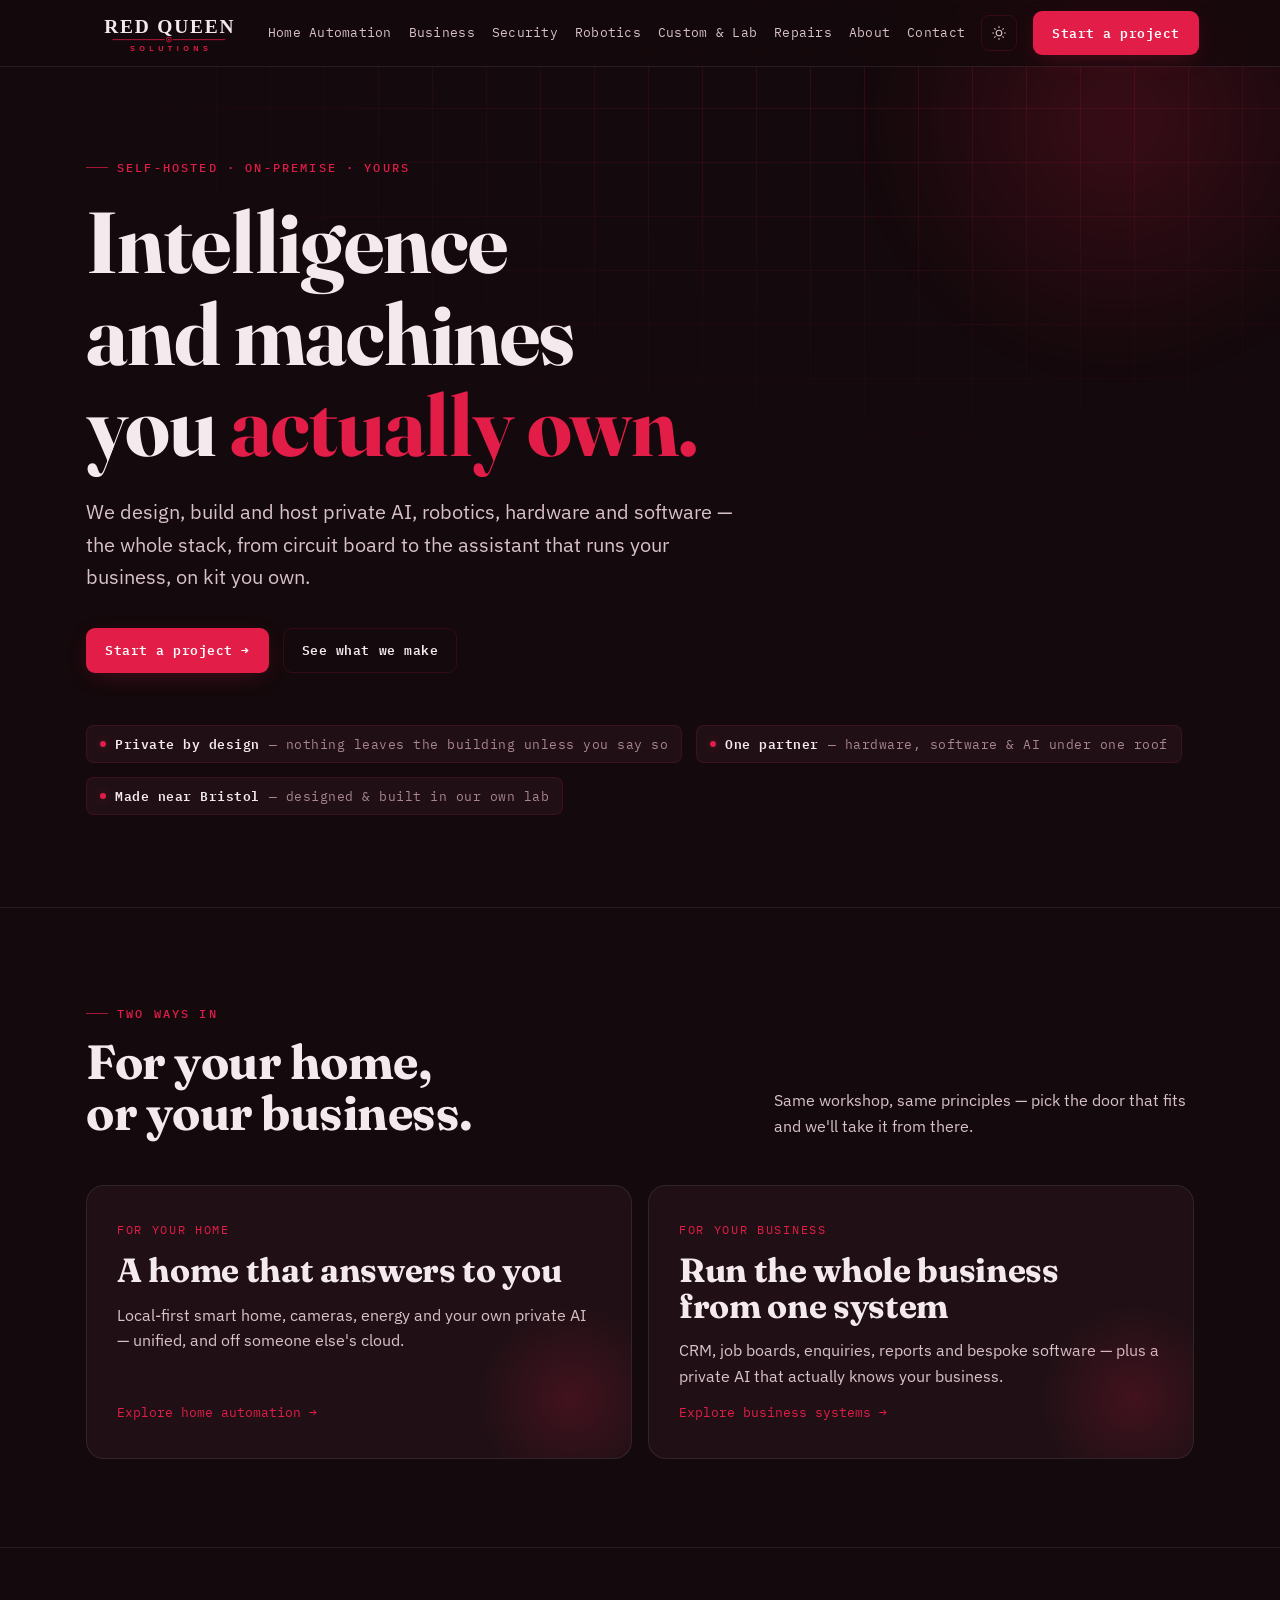
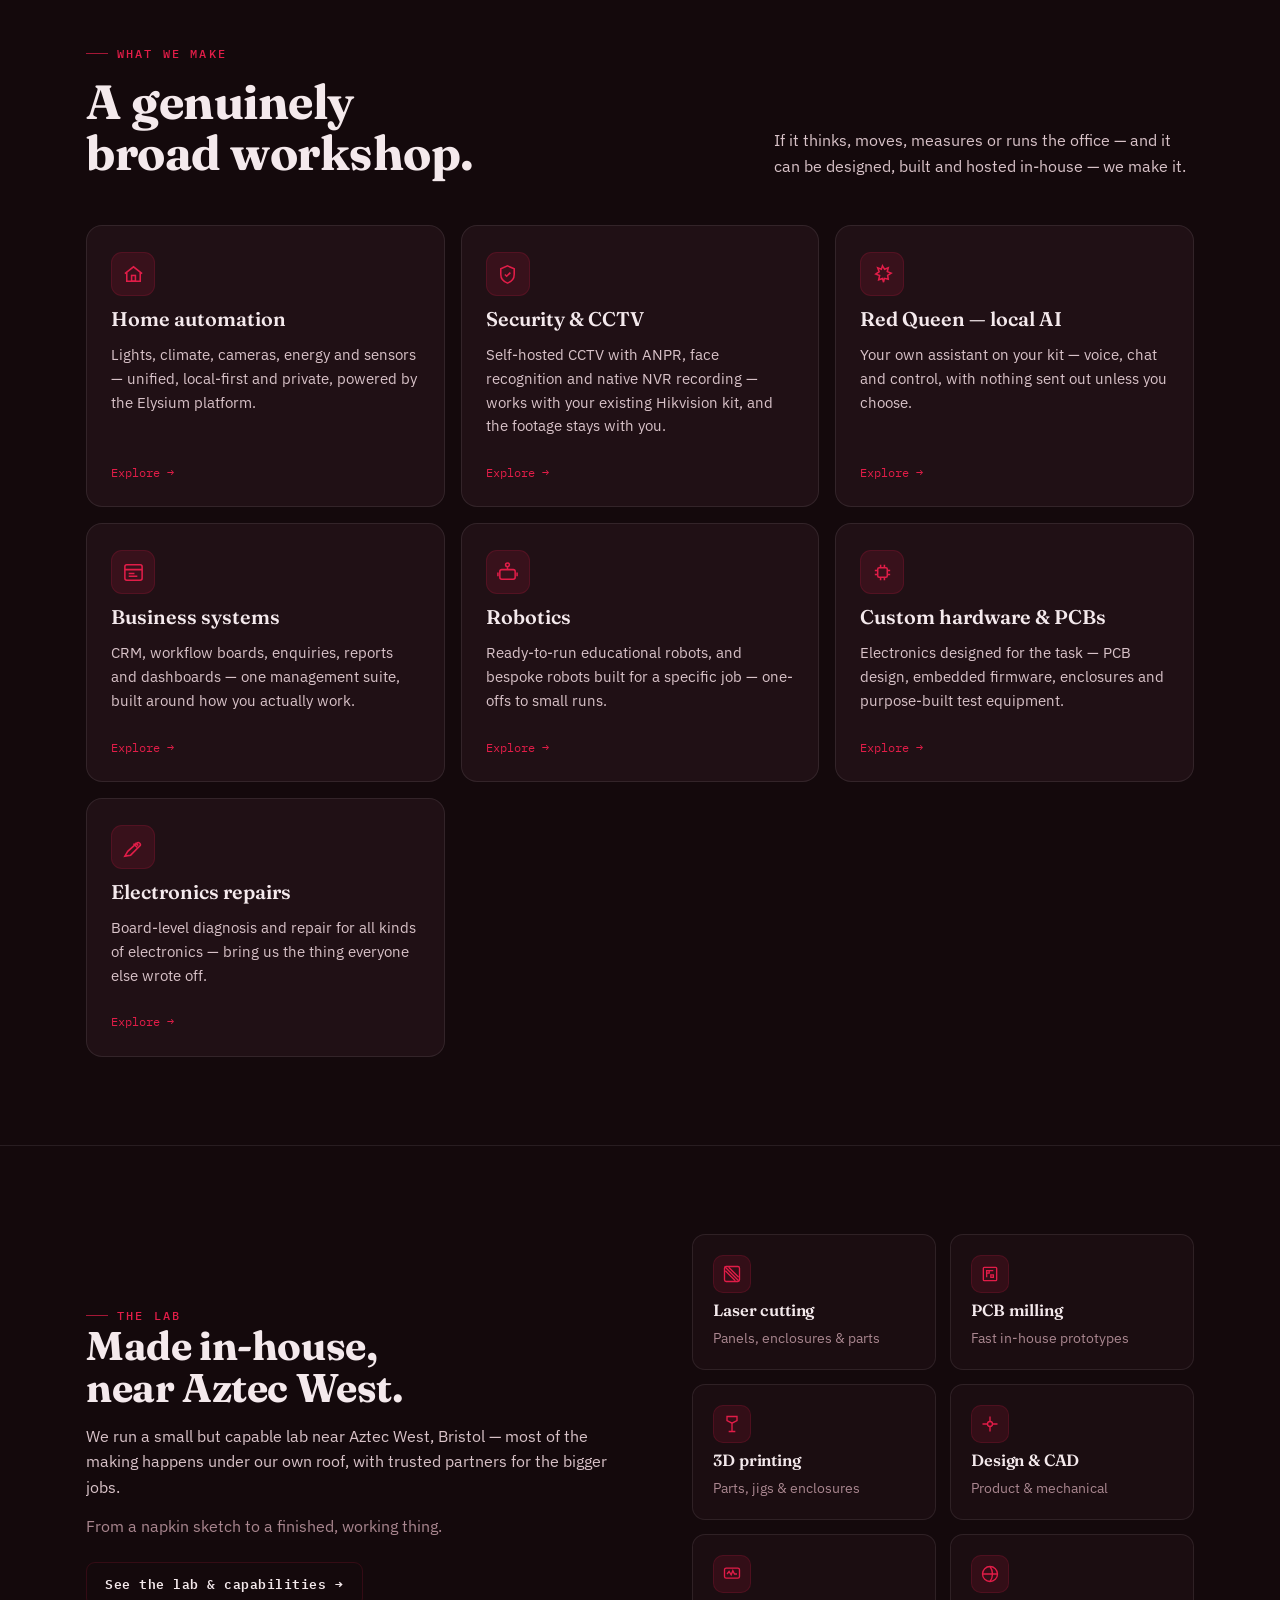
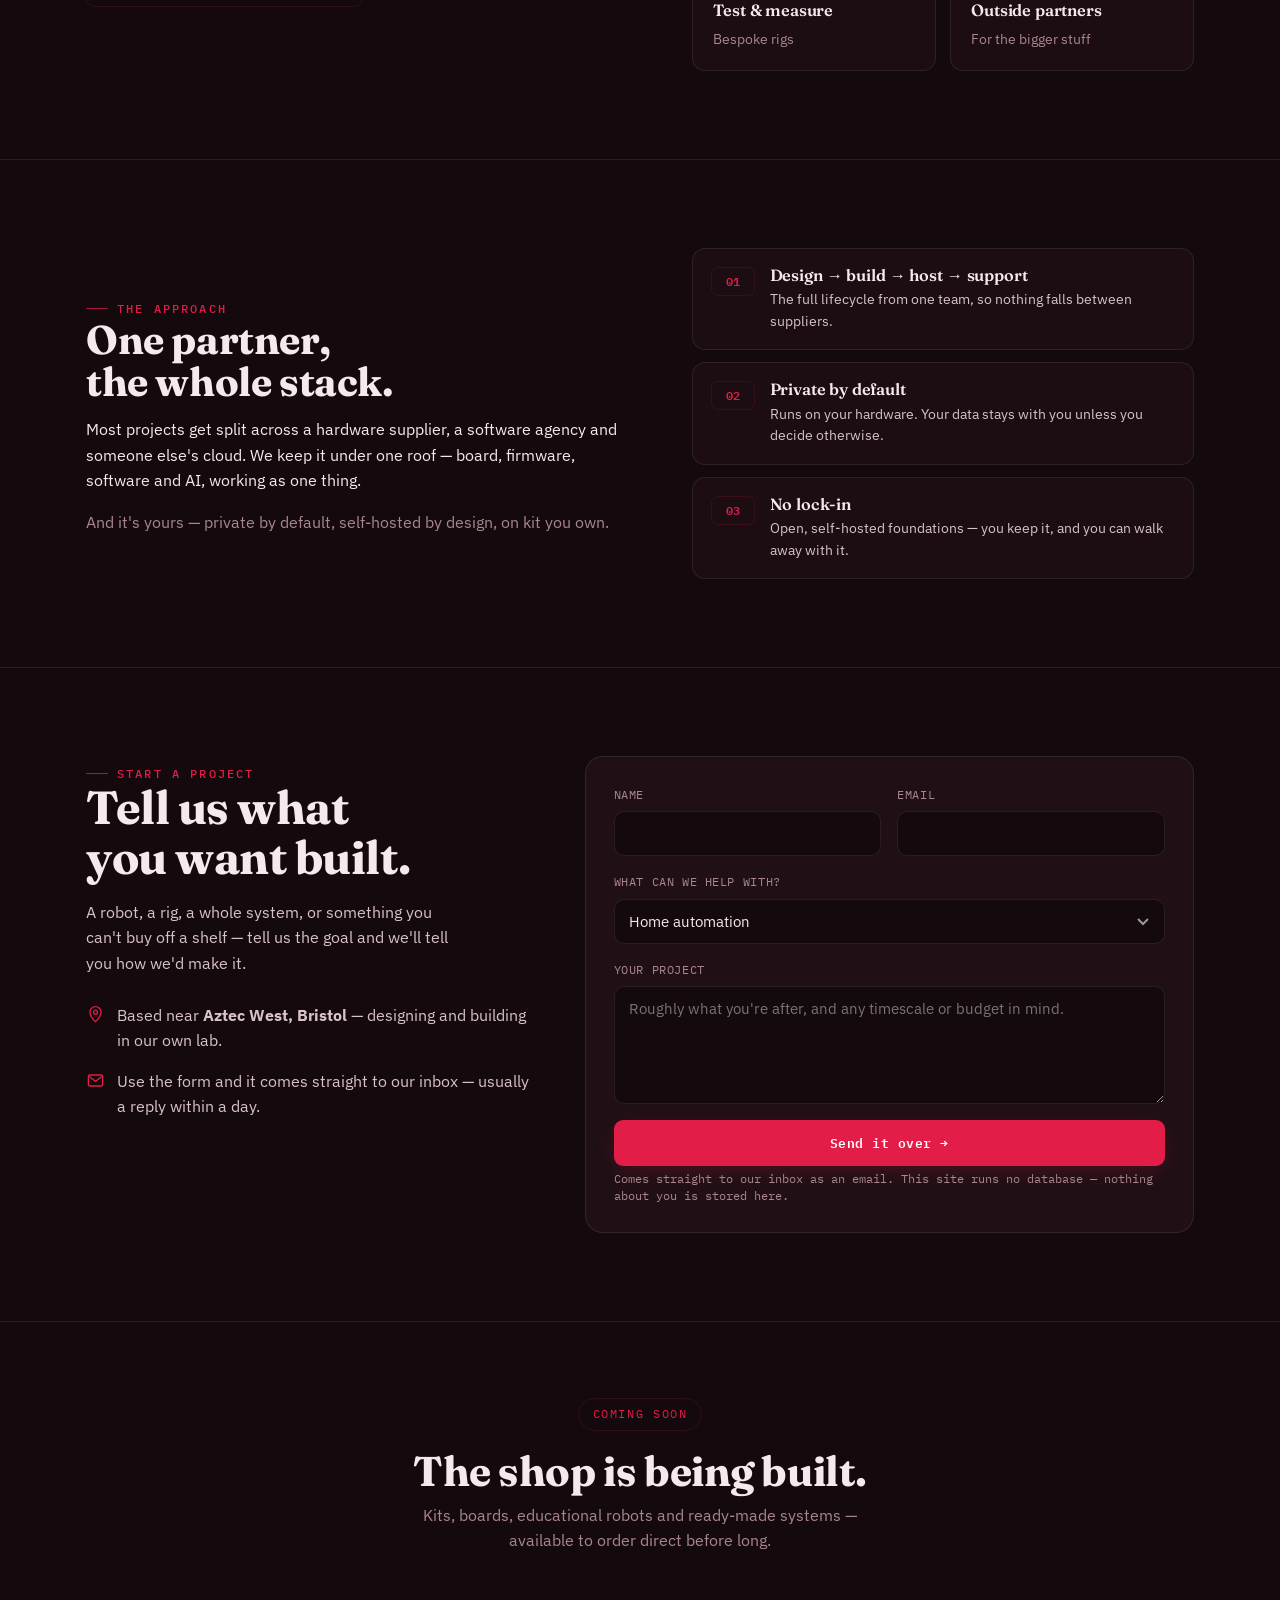
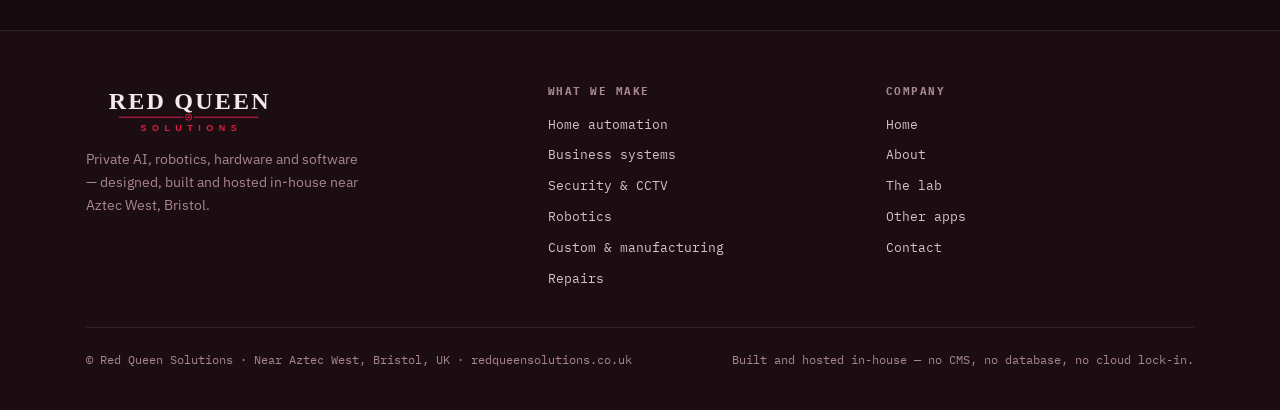
==== index.html @ e2281dbb "Red Queen Solutions website Co-Authored-By: Claude Opus 4.8 <noreply@anthropic.com>" ====
<!doctype html>
<html lang="en-GB">
<head>
<meta charset="utf-8">
<meta name="viewport" content="width=device-width,initial-scale=1">
<title>Red Queen Solutions | Electronics Engineering, Robotics &amp; AI · Bristol</title>
<meta name="description" content="Bristol engineering company designing and building bespoke electronics, PCBs, robotics, private AI and self-hosted server software — designed, built and hosted in-house near Aztec West, Bristol.">
<meta property="og:type" content="website">
<meta property="og:site_name" content="Red Queen Solutions">
<meta property="og:title" content="Red Queen Solutions — Electronics Engineering, Robotics &amp; AI, Bristol">
<meta property="og:description" content="Bristol engineering company designing and building bespoke electronics, PCBs, robotics, private AI and self-hosted server software — designed, built and hosted in-house near Aztec West, Bristol.">
<meta property="og:url" content="https://redqueensolutions.co.uk/">
<meta property="og:image" content="https://redqueensolutions.co.uk/assets/RedQueenSolutions_colour.png">
<meta name="twitter:card" content="summary_large_image">
<link rel="icon" href="assets/favicon.svg">
<link rel="apple-touch-icon" href="assets/RedQueenSolutions_colour.png">
<meta name="theme-color" content="#e11d48">
<meta property="og:locale" content="en_GB">
<meta name="robots" content="index,follow,max-image-preview:large,max-snippet:-1">
<link rel="canonical" href="https://redqueensolutions.co.uk/">
<link rel="preconnect" href="https://fonts.googleapis.com">
<link rel="preconnect" href="https://fonts.gstatic.com" crossorigin>
<link rel="stylesheet" href="https://fonts.googleapis.com/css2?family=Fraunces:opsz,wght@9..144,500;9..144,600;9..144,700&family=IBM+Plex+Mono:wght@400;500;600&family=IBM+Plex+Sans:wght@400;500;600;700&display=swap">
<link rel="stylesheet" href="css/style.css?v=250922b">
<script type="application/ld+json">{"@context":"https://schema.org","@graph":[{"@type":"ProfessionalService","@id":"https://redqueensolutions.co.uk/#business","name":"Red Queen Solutions","url":"https://redqueensolutions.co.uk/","image":"https://redqueensolutions.co.uk/assets/RedQueenSolutions_colour.png","logo":"https://redqueensolutions.co.uk/assets/RedQueenSolutions_colour.png","description":"Bristol engineering company designing, building and hosting bespoke electronics, PCBs, robotics, private AI and self-hosted servers and software, near Aztec West, Bristol.","areaServed":["Aztec West","Bristol","South West England","United Kingdom"],"address":{"@type":"PostalAddress","addressLocality":"Bristol","addressRegion":"England","addressCountry":"GB"},"knowsAbout":["Electronics engineering","Bespoke electronics design","PCB design","Embedded firmware","Robotics","Home automation","CCTV and security systems","Private AI","Self-hosted servers","Custom business software","Electronics repair"],"slogan":"Intelligence and machines you actually own."},{"@type":"WebSite","@id":"https://redqueensolutions.co.uk/#website","url":"https://redqueensolutions.co.uk/","name":"Red Queen Solutions","inLanguage":"en-GB","publisher":{"@id":"https://redqueensolutions.co.uk/#business"}}]}</script>
<script>(function(){try{var r=document.documentElement;r.setAttribute('data-accent','crimson');r.setAttribute('data-mode',localStorage.getItem('rq-mode')||'dark');}catch(e){}})();</script>
</head>
<body>

<header class="nav" id="nav">
  <div class="wrap row">
    <a class="brand" href="index.html" aria-label="Red Queen Solutions — home">
      <svg class="logo" viewBox="0 0 1500 380" role="img" aria-label="Red Queen Solutions">
        <text class="rq" x="758" y="188" text-anchor="middle" font-family="Georgia,'Times New Roman',serif" font-weight="bold" font-size="176" letter-spacing="16">RED QUEEN</text>
        <line class="acc-stroke" x1="240" y1="250" x2="712" y2="250" stroke-width="7"/>
        <line class="acc-stroke" x1="788" y1="250" x2="1260" y2="250" stroke-width="7"/>
        <circle class="acc-stroke" cx="750" cy="250" r="22" stroke-width="7"/>
        <circle class="acc-fill" cx="750" cy="250" r="8"/>
        <text class="acc-fill" x="770" y="352" text-anchor="middle" font-family="Arial,Helvetica,sans-serif" font-weight="bold" font-size="66" letter-spacing="40">SOLUTIONS</text>
      </svg>
    </a>
    <button class="nav-burger" id="burger" type="button" aria-label="Menu" aria-expanded="false"><svg viewBox="0 0 24 24" fill="none" stroke="currentColor" stroke-width="2"><path d="M4 7h16M4 12h16M4 17h16"/></svg></button>
    <nav id="menu">
      <a href="home-automation.html">Home&nbsp;Automation</a>
      <a href="business.html">Business</a>
      <a href="security.html">Security</a>
      <a href="robotics.html">Robotics</a>
      <a href="make.html">Custom&nbsp;&amp;&nbsp;Lab</a>
      <a href="repairs.html">Repairs</a>
      <a href="about.html">About</a>
      <a href="contact.html">Contact</a>
    </nav>
    <div class="theme-ctl">
      <button class="tbtn icon" id="modeBtn" type="button" title="Light / dark" aria-label="Toggle light or dark"></button>
    </div>
    <a class="btn btn-primary" href="contact.html">Start a project</a>
  </div>
</header>

<!-- HERO -->
<section class="hero" id="top">
  <div class="hero-grid"></div>
  <div class="hero-orb"></div>
  <div class="wrap">
    <span class="eyebrow">Self-hosted · On-premise · Yours</span>
    <h1>Intelligence and machines you&nbsp;<em>actually own.</em></h1>
    <p class="hero-sub">We design, build and host private AI, robotics, hardware and software — the whole stack, from circuit board to the assistant that runs your business, on kit you own.</p>
    <div class="hero-cta">
      <a class="btn btn-primary" href="contact.html">Start a project →</a>
      <a class="btn btn-ghost" href="#make">See what we make</a>
    </div>
    <div class="spec-strip">
      <span class="spec"><i></i><b>Private by design</b> — nothing leaves the building unless you say so</span>
      <span class="spec"><i></i><b>One partner</b> — hardware, software &amp; AI under one roof</span>
      <span class="spec"><i></i><b>Made near Bristol</b> — designed &amp; built in our own lab</span>
    </div>
  </div>
</section>

<!-- SPLIT: home vs business -->
<section class="band" id="split">
  <div class="wrap">
    <div class="band-head">
      <div><span class="eyebrow">Two ways in</span><h2>For your home, or your business.</h2></div>
      <p class="lead">Same workshop, same principles — pick the door that fits and we'll take it from there.</p>
    </div>
    <div class="split">
      <a class="door" href="home-automation.html">
        <span class="k">For your home</span>
        <h3>A home that answers to you</h3>
        <p>Local-first smart home, cameras, energy and your own private AI — unified, and off someone else's cloud.</p>
        <span class="go">Explore home automation →</span>
      </a>
      <a class="door" href="business.html">
        <span class="k">For your business</span>
        <h3>Run the whole business from one system</h3>
        <p>CRM, job boards, enquiries, reports and bespoke software — plus a private AI that actually knows your business.</p>
        <span class="go">Explore business systems →</span>
      </a>
    </div>
  </div>
</section>

<!-- WHAT WE MAKE -->
<section class="band" id="make">
  <div class="wrap">
    <div class="band-head">
      <div><span class="eyebrow">What we make</span><h2>A genuinely broad workshop.</h2></div>
      <p class="lead">If it thinks, moves, measures or runs the office — and it can be designed, built and hosted in-house — we make it.</p>
    </div>
    <div class="grid">
      <a class="card" href="home-automation.html"><div class="ic"><svg viewBox="0 0 24 24" fill="none" stroke="currentColor" stroke-width="1.6"><path d="M3 11l9-7 9 7"/><path d="M5 10v9h14v-9"/><rect x="10" y="13" width="4" height="6"/></svg></div><h3>Home automation</h3><p>Lights, climate, cameras, energy and sensors — unified, local-first and private, powered by the Elysium platform.</p><span class="go">Explore →</span></a>
      <a class="card" href="security.html"><div class="ic"><svg viewBox="0 0 24 24" fill="none" stroke="currentColor" stroke-width="1.6"><path d="M12 3l7 3v6c0 4.5-3 7.5-7 9-4-1.5-7-4.5-7-9V6z"/><path d="M9.3 12l1.8 1.8L15 10"/></svg></div><h3>Security &amp; CCTV</h3><p>Self-hosted CCTV with ANPR, face recognition and native NVR recording — works with your existing Hikvision kit, and the footage stays with you.</p><span class="go">Explore →</span></a>
      <a class="card" href="home-automation.html#red-queen"><div class="ic"><svg viewBox="0 0 24 24" fill="none" stroke="currentColor" stroke-width="1.6"><path d="M12 3l2.2 3.6L18 5l-1 4 4 1.5-3.6 2.3L18 17l-4-1-.9 4-1.1-3.8L8 17.5 9 13l-4-1.4L8.5 9 7 5l3.8 1.5L12 3z"/></svg></div><h3>Red Queen — local AI</h3><p>Your own assistant on your kit — voice, chat and control, with nothing sent out unless you choose.</p><span class="go">Explore →</span></a>
      <a class="card" href="business.html"><div class="ic"><svg viewBox="0 0 24 24" fill="none" stroke="currentColor" stroke-width="1.6"><rect x="3" y="4" width="18" height="16" rx="2"/><path d="M3 9h18M7 13h6M7 16h9"/></svg></div><h3>Business systems</h3><p>CRM, workflow boards, enquiries, reports and dashboards — one management suite, built around how you actually work.</p><span class="go">Explore →</span></a>
      <a class="card" href="robotics.html"><div class="ic"><svg viewBox="0 0 24 24" fill="none" stroke="currentColor" stroke-width="1.6"><rect x="4" y="9" width="16" height="10" rx="2"/><path d="M12 9V6M12 6a2 2 0 1 0 0-4 2 2 0 0 0 0 4zM2 12v4M22 12v4M8 14h.01M16 14h.01"/></svg></div><h3>Robotics</h3><p>Ready-to-run educational robots, and bespoke robots built for a specific job — one-offs to small runs.</p><span class="go">Explore →</span></a>
      <a class="card" href="make.html"><div class="ic"><svg viewBox="0 0 24 24" fill="none" stroke="currentColor" stroke-width="1.6"><rect x="7" y="7" width="10" height="10" rx="1.5"/><path d="M10 7V4M14 7V4M10 20v-3M14 20v-3M7 10H4M7 14H4M20 10h-3M20 14h-3"/></svg></div><h3>Custom hardware &amp; PCBs</h3><p>Electronics designed for the task — PCB design, embedded firmware, enclosures and purpose-built test equipment.</p><span class="go">Explore →</span></a>
      <a class="card" href="repairs.html"><div class="ic"><svg viewBox="0 0 24 24" fill="none" stroke="currentColor" stroke-width="1.6"><path d="M14 7l3 3M3 21l6-1 9.5-9.5a2.1 2.1 0 0 0-3-3L6 16l-3 5z"/><path d="M12 8l4 4"/></svg></div><h3>Electronics repairs</h3><p>Board-level diagnosis and repair for all kinds of electronics — bring us the thing everyone else wrote off.</p><span class="go">Explore →</span></a>
    </div>
  </div>
</section>

<!-- LAB TEASER -->
<section class="band" id="lab">
  <div class="wrap two-col">
    <div>
      <span class="eyebrow">The lab</span>
      <h2 class="section-title">Made in-house, near Aztec West.</h2>
      <p class="lead">We run a small but capable lab near Aztec West, Bristol — most of the making happens under our own roof, with trusted partners for the bigger jobs.</p>
      <p class="muted" style="margin-top:14px">From a napkin sketch to a finished, working thing.</p>
      <a class="btn btn-ghost" style="margin-top:22px" href="make.html">See the lab &amp; capabilities →</a>
    </div>
    <div class="caps">
      <div class="cap"><div class="ic"><svg viewBox="0 0 24 24" fill="none" stroke="currentColor" stroke-width="1.6"><path d="M4 4l16 16M8 4l12 12M4 8l12 12"/><rect x="3" y="3" width="18" height="18" rx="2"/></svg></div><h4>Laser cutting</h4><p>Panels, enclosures &amp; parts</p></div>
      <div class="cap"><div class="ic"><svg viewBox="0 0 24 24" fill="none" stroke="currentColor" stroke-width="1.6"><rect x="4" y="4" width="16" height="16" rx="1"/><path d="M8 8h3v3H8zM13 13h3v3h-3zM11 8h5M8 11v5"/></svg></div><h4>PCB milling</h4><p>Fast in-house prototypes</p></div>
      <div class="cap"><div class="ic"><svg viewBox="0 0 24 24" fill="none" stroke="currentColor" stroke-width="1.6"><path d="M6 3h12v5l-6 3-6-3V3z"/><path d="M12 11v10M8 21h8"/></svg></div><h4>3D printing</h4><p>Parts, jigs &amp; enclosures</p></div>
      <div class="cap"><div class="ic"><svg viewBox="0 0 24 24" fill="none" stroke="currentColor" stroke-width="1.6"><path d="M12 3v6M12 15v6M3 12h6M15 12h6"/><circle cx="12" cy="12" r="3"/></svg></div><h4>Design &amp; CAD</h4><p>Product &amp; mechanical</p></div>
      <div class="cap"><div class="ic"><svg viewBox="0 0 24 24" fill="none" stroke="currentColor" stroke-width="1.6"><rect x="3" y="5" width="18" height="12" rx="2"/><path d="M6 12l2.5-3L11 13l2-5 2 4h3"/></svg></div><h4>Test &amp; measure</h4><p>Bespoke rigs</p></div>
      <div class="cap"><div class="ic"><svg viewBox="0 0 24 24" fill="none" stroke="currentColor" stroke-width="1.6"><circle cx="12" cy="12" r="9"/><path d="M12 3a15 15 0 0 1 0 18M3 12h18"/></svg></div><h4>Outside partners</h4><p>For the bigger stuff</p></div>
    </div>
  </div>
</section>

<!-- APPROACH -->
<section class="band" id="approach">
  <div class="wrap two-col">
    <div>
      <span class="eyebrow">The approach</span>
      <h2 class="section-title">One partner, the whole stack.</h2>
      <p>Most projects get split across a hardware supplier, a software agency and someone else's cloud. We keep it under one roof — board, firmware, software and AI, working as one thing.</p>
      <p class="muted" style="margin-top:16px">And it's yours — private by default, self-hosted by design, on kit you own.</p>
    </div>
    <div class="pillars">
      <div class="pillar"><span class="n">01</span><div><h4>Design → build → host → support</h4><p>The full lifecycle from one team, so nothing falls between suppliers.</p></div></div>
      <div class="pillar"><span class="n">02</span><div><h4>Private by default</h4><p>Runs on your hardware. Your data stays with you unless you decide otherwise.</p></div></div>
      <div class="pillar"><span class="n">03</span><div><h4>No lock-in</h4><p>Open, self-hosted foundations — you keep it, and you can walk away with it.</p></div></div>
    </div>
  </div>
</section>

<!-- CONTACT -->
<section class="band" id="contact">
  <div class="wrap contact">
    <div>
      <span class="eyebrow">Start a project</span>
      <h2>Tell us what you want built.</h2>
      <p class="lead">A robot, a rig, a whole system, or something you can't buy off a shelf — tell us the goal and we'll tell you how we'd make it.</p>
      <div class="info-list">
        <div class="row"><svg viewBox="0 0 24 24" fill="none" stroke="currentColor" stroke-width="1.7"><path d="M12 21s7-6.5 7-12A7 7 0 0 0 5 9c0 5.5 7 12 7 12z"/><circle cx="12" cy="9" r="2.5"/></svg><span>Based near <b>Aztec West, Bristol</b> — designing and building in our own lab.</span></div>
        <div class="row"><svg viewBox="0 0 24 24" fill="none" stroke="currentColor" stroke-width="1.7"><rect x="3" y="5" width="18" height="14" rx="2"/><path d="M4 7l8 6 8-6"/></svg><span>Use the form and it comes straight to our inbox — usually a reply within a day.</span></div>
      </div>
    </div>
    <form id="rqform" method="post" action="https://api.web3forms.com/submit" novalidate>
      <input type="hidden" name="access_key" value="8ab30ecd-e5c5-420b-b74f-91c9fce0b6bf">
      <input type="hidden" name="subject" value="New enquiry — redqueensolutions.co.uk">
      <input type="hidden" name="from_name" value="Red Queen Solutions website">
      <input type="checkbox" name="botcheck" style="display:none" tabindex="-1" aria-hidden="true">
      <div style="position:absolute;left:-9999px" aria-hidden="true"><label>Company<input type="text" name="company" tabindex="-1" autocomplete="off"></label></div>
      <div class="form-row">
        <div class="field"><label for="name">Name</label><input id="name" name="name" type="text" autocomplete="name" required></div>
        <div class="field"><label for="email">Email</label><input id="email" name="email" type="email" autocomplete="email" required></div>
      </div>
      <div class="field"><label for="interest">What can we help with?</label>
        <select id="interest" name="interest">
          <option>Home automation</option><option>Business systems</option><option>Red Queen — local AI</option>
          <option>Robotics — educational</option><option>Robotics — custom</option><option>Custom hardware / PCB</option>
          <option>Custom test equipment</option><option>Custom software</option><option>Electronics repair</option><option>Something else</option>
        </select>
      </div>
      <div class="field"><label for="message">Your project</label><textarea id="message" name="message" placeholder="Roughly what you're after, and any timescale or budget in mind." required></textarea></div>
      <button class="btn btn-primary" type="submit" style="width:100%;justify-content:center">Send it over →</button>
      <p class="form-note">Comes straight to our inbox as an email. This site runs no database — nothing about you is stored here.</p>
      <div class="form-ok" id="formok">Thanks — that's on its way. We'll get back to you shortly.</div>
    </form>
  </div>
</section>

<!-- SHOP -->
<section class="band tight">
  <div class="wrap shop">
    <span class="badge">Coming soon</span>
    <h2>The shop is being built.</h2>
    <p>Kits, boards, educational robots and ready-made systems — available to order direct before long.</p>
  </div>
</section>

<footer>
  <div class="wrap">
    <div class="foot">
      <div>
        <a class="brand" href="index.html" aria-label="Red Queen Solutions — home">
          <svg class="logo" viewBox="0 0 1500 380" role="img" aria-label="Red Queen Solutions">
            <text class="rq" x="758" y="188" text-anchor="middle" font-family="Georgia,'Times New Roman',serif" font-weight="bold" font-size="176" letter-spacing="16">RED QUEEN</text>
            <line class="acc-stroke" x1="240" y1="250" x2="712" y2="250" stroke-width="7"/>
            <line class="acc-stroke" x1="788" y1="250" x2="1260" y2="250" stroke-width="7"/>
            <circle class="acc-stroke" cx="750" cy="250" r="22" stroke-width="7"/>
            <circle class="acc-fill" cx="750" cy="250" r="8"/>
            <text class="acc-fill" x="770" y="352" text-anchor="middle" font-family="Arial,Helvetica,sans-serif" font-weight="bold" font-size="66" letter-spacing="40">SOLUTIONS</text>
          </svg>
        </a>
        <p class="about">Private AI, robotics, hardware and software — designed, built and hosted in-house near Aztec West, Bristol.</p>
      </div>
      <div><h5>What we make</h5><div class="foot-col">
        <a href="home-automation.html">Home automation</a>
        <a href="business.html">Business systems</a>
        <a href="security.html">Security &amp; CCTV</a>
        <a href="robotics.html">Robotics</a>
        <a href="make.html">Custom &amp; manufacturing</a>
        <a href="repairs.html">Repairs</a>
      </div></div>
      <div><h5>Company</h5><div class="foot-col">
        <a href="index.html">Home</a>
        <a href="about.html">About</a>
        <a href="make.html#lab">The lab</a>
        <a href="apps.html">Other apps</a>
        <a href="contact.html">Contact</a>
      </div></div>
    </div>
    <div class="foot-meta">
      <span>© Red Queen Solutions · Near Aztec West, Bristol, UK · redqueensolutions.co.uk</span>
      <span>Built and hosted in-house — no CMS, no database, no cloud lock-in.</span>
    </div>
  </div>
</footer>

<script src="js/main.js?v=250922b"></script>
</body>
</html>
---- css/style.css ----
/* Fonts are loaded via <link rel="preconnect"> + a direct stylesheet in each page's <head>
   (faster than @import, which chains an extra request behind this file). */
/* ===========================================================================
   Red Queen Solutions — shared stylesheet for the whole site.
   Two theme axes, token-driven so layout never changes:
     html[data-accent] = crimson (default) | pip (Pip-Boy green)
     html[data-mode]   = dark (default)    | light
   =========================================================================== */
:root{                       /* RED QUEEN · DARK (default) */
  --ground:#14090c; --ground-2:#1b0d11; --surface:#201015; --surface-2:#2a151b;
  --ink:#f4e9ec; --ink-2:#d8c2c8; --muted:#a9868f;
  --acc:#e11d48; --acc-soft:#f2637f; --acc-deep:#a3132f; --on-acc:#ffffff;
  --line:rgba(225,29,72,.16); --line-2:rgba(244,233,236,.09); --glow:rgba(225,29,72,.35);
  --nav-bg:rgba(20,9,12,.72); --nav-bg-2:rgba(20,9,12,.9);
  --shadow:0 22px 46px -24px rgba(0,0,0,.8);
}
:root[data-mode="light"]{     /* RED QUEEN · LIGHT */
  --ground:#faf4f5; --ground-2:#f2e9eb; --surface:#ffffff; --surface-2:#f7eef0;
  --ink:#24101a; --ink-2:#5a3a44; --muted:#8a6570;
  --acc:#c8123e; --acc-soft:#e11d48; --acc-deep:#8f0f2f; --on-acc:#ffffff;
  --line:rgba(200,18,62,.16); --line-2:rgba(36,16,26,.10); --glow:rgba(225,29,72,.22);
  --nav-bg:rgba(250,244,245,.8); --nav-bg-2:rgba(250,244,245,.95);
  --shadow:0 20px 40px -22px rgba(60,20,35,.26);
}
:root[data-accent="pip"]{     /* PIP-BOY · DARK */
  --ground:#04140b; --ground-2:#06200f; --surface:#082410; --surface-2:#0c3017;
  --ink:#c8ffd8; --ink-2:#84f0a8; --muted:#3f9c66;
  --acc:#2bff88; --acc-soft:#8dffb4; --acc-deep:#12b357; --on-acc:#04140b;
  --line:rgba(43,255,136,.16); --line-2:rgba(180,255,200,.08); --glow:rgba(43,255,136,.4);
  --nav-bg:rgba(4,20,11,.72); --nav-bg-2:rgba(4,20,11,.92);
  --shadow:0 22px 46px -24px rgba(0,0,0,.85);
}
:root[data-accent="pip"][data-mode="light"]{   /* PIP-BOY · LIGHT */
  --ground:#e9fbef; --ground-2:#daf5e2; --surface:#ffffff; --surface-2:#eefaf1;
  --ink:#06331a; --ink-2:#1c6b3c; --muted:#4f9c6c;
  --acc:#0e9d52; --acc-soft:#12b45f; --acc-deep:#0a7d40; --on-acc:#ffffff;
  --line:rgba(14,157,82,.18); --line-2:rgba(6,51,26,.10); --glow:rgba(14,157,82,.25);
  --nav-bg:rgba(233,251,239,.82); --nav-bg-2:rgba(233,251,239,.95);
  --shadow:0 20px 40px -22px rgba(10,60,30,.24);
}
:root{
  --maxw:1160px;
  --sans:"IBM Plex Sans",system-ui,-apple-system,Segoe UI,Roboto,Arial,sans-serif;
  --mono:"IBM Plex Mono",ui-monospace,SFMono-Regular,Menlo,Consolas,monospace;
  --disp:"Fraunces",Georgia,"Times New Roman",serif;
}
/* the real logo, recreated so it re-tints per theme */
.logo{height:42px;width:auto;display:block}
footer .logo{height:52px}
.logo .rq{fill:var(--ink)}
.logo .acc-fill{fill:var(--acc)}
.logo .acc-stroke{fill:none;stroke:var(--acc)}
*{box-sizing:border-box}
html{scroll-behavior:smooth}
body{margin:0;background:var(--ground);color:var(--ink);font-family:var(--sans);font-size:16px;
  line-height:1.6;-webkit-font-smoothing:antialiased;text-rendering:optimizeLegibility;overflow-x:hidden;
  transition:background .35s,color .35s}
a{color:inherit;text-decoration:none}
img{max-width:100%;display:block}
h1,h2,h3,h4{margin:0;text-wrap:balance;line-height:1.06;font-family:var(--disp);font-weight:700;letter-spacing:-.01em}
p{margin:0}
.wrap{max-width:var(--maxw);margin:0 auto;padding:0 26px}
.eyebrow{font-family:var(--mono);font-size:12px;font-weight:500;letter-spacing:.18em;text-transform:uppercase;
  color:var(--acc);display:inline-flex;align-items:center;gap:9px}
.eyebrow::before{content:"";width:22px;height:1px;background:var(--acc);opacity:.7;display:inline-block}
:focus-visible{outline:2px solid var(--acc);outline-offset:3px;border-radius:4px}
.accent{color:var(--acc)}
.lead{color:var(--ink-2)}
.muted{color:var(--muted)}

/* Pip-Boy CRT flourishes */
:root[data-accent="pip"] h1,:root[data-accent="pip"] .brand{text-shadow:0 0 20px var(--glow)}
:root[data-accent="pip"] body::after{content:"";position:fixed;inset:0;pointer-events:none;z-index:60;
  background:repeating-linear-gradient(0deg,rgba(43,255,136,.04) 0 1px,transparent 1px 3px);mix-blend-mode:screen}
:root[data-accent="pip"][data-mode="light"] body::after{background:repeating-linear-gradient(0deg,rgba(14,157,82,.05) 0 1px,transparent 1px 3px);mix-blend-mode:multiply}

/* CRT sheen — a soft scanline that drifts down the screen (RQ Guardian style) */
body::after{content:"";position:fixed;left:0;right:0;top:0;height:32vh;pointer-events:none;z-index:70;
  background:linear-gradient(to bottom,transparent,color-mix(in srgb,var(--acc) 7%,transparent) 50%,transparent);
  mix-blend-mode:screen;transform:translateY(-45vh);animation:crt-sweep 7.5s linear infinite}
@keyframes crt-sweep{to{transform:translateY(150vh)}}
@media(prefers-reduced-motion:reduce){body::after{animation:none;opacity:0}}

/* ---------- buttons ---------- */
.btn{font-family:var(--mono);font-size:13px;font-weight:600;letter-spacing:.04em;padding:11px 18px;border-radius:9px;
  cursor:pointer;border:1px solid transparent;display:inline-flex;align-items:center;gap:8px;
  transition:transform .15s,box-shadow .2s,background .2s,border-color .2s,color .2s;white-space:nowrap}
.btn-primary{background:var(--acc);color:var(--on-acc);box-shadow:0 6px 24px -8px var(--glow)}
.btn-primary:hover{transform:translateY(-2px);box-shadow:0 10px 30px -6px var(--glow)}
.btn-ghost{background:transparent;color:var(--ink);border-color:var(--line)}
.btn-ghost:hover{border-color:var(--acc);color:var(--acc)}

/* ---------- nav ---------- */
header.nav{position:fixed;top:0;left:0;right:0;z-index:50;backdrop-filter:blur(11px);background:var(--nav-bg);
  border-bottom:1px solid var(--line-2);transition:background .3s}
header.nav.scrolled{background:var(--nav-bg-2)}
.nav .row{display:flex;align-items:center;justify-content:space-between;height:66px;gap:16px}
.brand{display:flex;align-items:center;gap:11px;font-family:var(--disp);font-weight:700;font-size:18px;letter-spacing:.02em}
.brand .mark{width:30px;height:30px;flex:0 0 auto;color:var(--acc);filter:drop-shadow(0 0 10px var(--glow))}
.brand b{color:var(--acc)}
.nav nav{display:flex;align-items:center;gap:17px;margin-left:auto}
.nav nav a{font-family:var(--mono);font-size:13px;letter-spacing:.02em;color:var(--ink-2);transition:color .2s}
.nav nav a:hover,.nav nav a.active{color:var(--acc)}
.theme-ctl{display:flex;align-items:center;gap:8px}
.tbtn{font-family:var(--mono);font-size:12px;letter-spacing:.03em;color:var(--ink-2);background:transparent;white-space:nowrap;
  border:1px solid var(--line);border-radius:8px;height:36px;padding:0 11px;display:inline-flex;align-items:center;gap:8px;
  cursor:pointer;transition:border-color .2s,color .2s}
.tbtn:hover{border-color:var(--acc);color:var(--acc)}
.tbtn .sw{width:11px;height:11px;border-radius:50%;flex:0 0 auto;background:currentColor;box-shadow:0 0 8px currentColor}
.tbtn.icon{width:36px;padding:0;justify-content:center}
.tbtn.icon svg{width:16px;height:16px}
.nav-burger{display:none;width:38px;height:36px;border:1px solid var(--line);border-radius:8px;background:transparent;
  color:var(--ink);cursor:pointer;align-items:center;justify-content:center}
.nav-burger svg{width:18px;height:18px}
@media(max-width:1260px){
  .nav nav{position:fixed;top:66px;left:0;right:0;flex-direction:column;gap:0;background:var(--nav-bg-2);
    backdrop-filter:blur(14px);border-bottom:1px solid var(--line-2);padding:8px 26px 18px;display:none}
  .nav nav.open{display:flex}
  .nav nav a{padding:12px 0;width:100%;border-bottom:1px solid var(--line-2);font-size:15px}
  .nav-burger{display:inline-flex;order:9}
  .nav .brand{margin-right:auto}
  .nav .row>.btn-primary{display:none}
}
@media(max-width:560px){.tbtn .tlabel{display:none}.brand span{display:none}}

/* ---------- home hero ---------- */
.hero{position:relative;padding:150px 0 92px;overflow:hidden}
.hero-grid{position:absolute;inset:0;z-index:0;pointer-events:none;
  background-image:linear-gradient(var(--line) 1px,transparent 1px),linear-gradient(90deg,var(--line) 1px,transparent 1px);
  background-size:54px 54px;-webkit-mask-image:radial-gradient(120% 90% at 72% 0%,#000 5%,transparent 62%);
  mask-image:radial-gradient(120% 90% at 72% 0%,#000 5%,transparent 62%);animation:drift 32s linear infinite}
@keyframes drift{to{background-position:54px 54px}}
.hero-orb{position:absolute;top:-160px;right:-120px;width:560px;height:560px;z-index:0;
  background:radial-gradient(circle,var(--glow),transparent 62%);filter:blur(30px);opacity:.55;animation:pulse 8s ease-in-out infinite}
@keyframes pulse{50%{opacity:.32;transform:scale(1.06)}}
.hero .wrap{position:relative;z-index:1}
.hero h1{font-size:clamp(2.6rem,7vw,5.4rem);margin:20px 0 0;max-width:15ch}
.hero h1 em{font-style:normal;color:var(--acc)}
.hero-sub{margin-top:24px;max-width:56ch;font-size:clamp(1.05rem,2vw,1.28rem);color:var(--ink-2)}
.hero-cta{margin-top:34px;display:flex;gap:14px;flex-wrap:wrap}
.spec-strip{margin-top:52px;display:flex;flex-wrap:wrap;gap:14px}
.spec{font-family:var(--mono);font-size:12.5px;letter-spacing:.04em;color:var(--muted);border:1px solid var(--line);
  border-radius:8px;padding:8px 13px;background:var(--surface);display:flex;align-items:center;gap:9px}
.spec b{color:var(--ink);font-weight:600}
.spec i{width:6px;height:6px;border-radius:50%;background:var(--acc);box-shadow:0 0 8px var(--glow);flex:0 0 auto}

/* ---------- sub-page hero ---------- */
.page-hero{position:relative;padding:128px 0 40px;overflow:hidden;border-bottom:1px solid var(--line-2)}
.page-hero::before{content:"";position:absolute;inset:0;z-index:0;pointer-events:none;
  background-image:linear-gradient(var(--line) 1px,transparent 1px),linear-gradient(90deg,var(--line) 1px,transparent 1px);
  background-size:54px 54px;-webkit-mask-image:radial-gradient(90% 120% at 88% -10%,#000,transparent 60%);
  mask-image:radial-gradient(90% 120% at 88% -10%,#000,transparent 60%)}
.page-hero .wrap{position:relative;z-index:1}
.crumb{font-family:var(--mono);font-size:12px;letter-spacing:.04em;color:var(--muted);display:flex;gap:8px;align-items:center;margin-bottom:16px}
.crumb a:hover{color:var(--acc)}
.crumb span{opacity:.5}
.page-hero h1{font-size:clamp(2.2rem,5.5vw,3.9rem);max-width:18ch}
.page-hero .intro{margin-top:18px;max-width:58ch;font-size:clamp(1.02rem,1.8vw,1.2rem);color:var(--ink-2)}
.page-hero .hero-cta{margin-top:26px}

/* ---------- generic section ---------- */
.band{padding:88px 0;border-top:1px solid var(--line-2)}
.band.tight{padding:60px 0}
.band-head{display:flex;flex-wrap:wrap;align-items:end;justify-content:space-between;gap:20px;margin-bottom:46px}
.band-head h2{font-size:clamp(1.9rem,4vw,3rem);margin-top:14px;max-width:20ch}
.band-head .lead{max-width:42ch;font-size:1.02rem}
.section-title{font-size:clamp(1.7rem,3.5vw,2.5rem);margin-bottom:14px}

/* ---------- card grid ---------- */
.grid{display:grid;grid-template-columns:repeat(auto-fill,minmax(320px,1fr));gap:16px}
.grid.cols-2{grid-template-columns:repeat(auto-fill,minmax(420px,1fr))}
.card{position:relative;background:var(--surface);border:1px solid var(--line-2);border-radius:16px;padding:26px 24px 24px;
  display:flex;flex-direction:column;gap:13px;overflow:hidden;transition:transform .2s,border-color .25s,box-shadow .25s,background .35s}
a.card{color:inherit}
.card::before{content:"";position:absolute;inset:0;border-radius:16px;padding:1px;
  background:linear-gradient(140deg,var(--acc),transparent 42%);opacity:0;transition:opacity .25s;
  -webkit-mask:linear-gradient(#000 0 0) content-box,linear-gradient(#000 0 0);-webkit-mask-composite:xor;mask-composite:exclude;pointer-events:none}
.card:hover{transform:translateY(-5px);border-color:transparent;box-shadow:var(--shadow)}
.card:hover::before{opacity:1}
.card .ic{width:44px;height:44px;border-radius:11px;display:grid;place-items:center;
  background:color-mix(in srgb,var(--acc) 12%,transparent);border:1px solid var(--line);color:var(--acc);flex:0 0 auto}
.card .ic svg{width:23px;height:23px}
.card .ic.emoji{font-size:22px;line-height:1}
#appsearch{width:100%;max-width:560px;font-family:var(--sans);font-size:15px;color:var(--ink);background:var(--surface);
  border:1px solid var(--line-2);border-radius:12px;padding:13px 16px;transition:border-color .2s,box-shadow .2s}
#appsearch:focus{outline:none;border-color:var(--acc);box-shadow:0 0 0 3px var(--glow)}
.card h3{font-family:var(--disp);font-size:1.24rem;font-weight:600;letter-spacing:0}
.card p{color:var(--ink-2);font-size:.96rem;line-height:1.55}
.card .tag{margin-top:auto;font-family:var(--mono);font-size:11.5px;letter-spacing:.06em;color:var(--muted);text-transform:uppercase;padding-top:12px;display:flex;align-items:center;gap:6px}
.card .tag span{color:var(--acc)}
.card .go{margin-top:auto;font-family:var(--mono);font-size:12px;color:var(--acc);padding-top:12px}

/* ---------- feature rows (image + text, alternating) ---------- */
.feature{display:grid;grid-template-columns:1fr 1fr;gap:52px;align-items:center}
.feature+.feature{margin-top:72px}
.feature.flip .feature-media{order:2}
@media(max-width:880px){.feature{grid-template-columns:1fr;gap:30px}.feature.flip .feature-media{order:0}}
.feature h3{font-size:clamp(1.5rem,3vw,2.1rem);margin-bottom:14px}
.feature p+p{margin-top:14px}
.feature .fx-list{list-style:none;padding:0;margin:18px 0 0;display:flex;flex-direction:column;gap:10px}
.feature .fx-list li{display:flex;gap:11px;color:var(--ink-2);font-size:.98rem}
.feature .fx-list li::before{content:"";width:7px;height:7px;border-radius:2px;background:var(--acc);margin-top:8px;flex:0 0 auto;box-shadow:0 0 8px var(--glow)}

/* ---------- screenshot frame (fake browser chrome) ---------- */
.shot{border:1px solid var(--line-2);border-radius:14px;overflow:hidden;background:var(--surface);box-shadow:var(--shadow)}
.shot .bar{display:flex;align-items:center;gap:7px;padding:11px 14px;border-bottom:1px solid var(--line-2);background:var(--ground-2)}
.shot .bar i{width:10px;height:10px;border-radius:50%;background:var(--line);flex:0 0 auto}
.shot .bar i:first-child{background:var(--acc);opacity:.6}
.shot .bar .url{margin-left:8px;font-family:var(--mono);font-size:11px;color:var(--muted);white-space:nowrap;overflow:hidden;text-overflow:ellipsis}
.shot img,.shot video{width:100%;height:auto;display:block;background:var(--ground-2)}
.shot .ph{aspect-ratio:16/10;display:flex;flex-direction:column;align-items:center;justify-content:center;gap:10px;
  background:repeating-linear-gradient(135deg,var(--ground-2) 0 16px,var(--ground) 16px 32px);color:var(--muted);
  font-family:var(--mono);font-size:12px;text-align:center;padding:24px}
.shot .ph svg{width:34px;height:34px;color:var(--acc);opacity:.75}
/* 2x2 image collage */
.gallery4{display:grid;grid-template-columns:1fr 1fr;gap:8px;border:1px solid var(--line-2);border-radius:14px;padding:8px;background:var(--surface);box-shadow:var(--shadow)}
.gallery4 img{width:100%;aspect-ratio:1;object-fit:cover;display:block;border-radius:9px;background:var(--ground-2)}
/* keep media frames modest so small source images aren't upscaled */
.shot,.gallery4,.demo .frame{max-width:470px;margin-left:auto;margin-right:auto}

/* ---------- demo block ---------- */
.demo{border:1px dashed var(--line);border-radius:16px;background:var(--surface);padding:30px;
  display:flex;flex-direction:column;align-items:center;gap:14px;text-align:center}
.demo .badge{font-family:var(--mono);font-size:11px;letter-spacing:.14em;text-transform:uppercase;color:var(--acc);
  border:1px solid var(--line);border-radius:99px;padding:5px 12px}
.demo h3{font-size:1.3rem}
.demo p{color:var(--muted);max-width:46ch}
.demo .frame{width:100%;aspect-ratio:16/9;border-radius:12px;border:1px solid var(--line-2);
  background:radial-gradient(120% 120% at 50% 0%,var(--ground-2),var(--ground));display:grid;place-items:center;color:var(--muted);font-family:var(--mono);font-size:12px}
.demo .frame svg{width:46px;height:46px;color:var(--acc)}

/* ---------- split (two doors: home vs business) ---------- */
.split{display:grid;grid-template-columns:1fr 1fr;gap:16px}
@media(max-width:760px){.split{grid-template-columns:1fr}}
.door{position:relative;border:1px solid var(--line-2);border-radius:18px;padding:34px 30px;overflow:hidden;
  background:var(--surface);display:flex;flex-direction:column;gap:14px;min-height:230px;transition:transform .2s,box-shadow .25s,border-color .25s}
.door::after{content:"";position:absolute;right:-40px;bottom:-40px;width:200px;height:200px;border-radius:50%;
  background:radial-gradient(circle,var(--glow),transparent 65%);opacity:.5;pointer-events:none}
.door:hover{transform:translateY(-4px);box-shadow:var(--shadow);border-color:var(--acc)}
.door .k{font-family:var(--mono);font-size:12px;letter-spacing:.14em;text-transform:uppercase;color:var(--acc)}
.door h3{font-size:clamp(1.5rem,3vw,2.1rem)}
.door p{color:var(--ink-2)}
.door .go{margin-top:auto;font-family:var(--mono);font-size:13px;color:var(--acc);display:inline-flex;gap:8px;align-items:center}

/* ---------- capabilities grid (lab) ---------- */
.caps{display:grid;grid-template-columns:repeat(auto-fill,minmax(200px,1fr));gap:14px}
.cap{border:1px solid var(--line-2);border-radius:13px;padding:20px;background:var(--ground-2);display:flex;flex-direction:column;gap:9px}
.cap .ic{width:38px;height:38px;border-radius:10px;display:grid;place-items:center;background:color-mix(in srgb,var(--acc) 12%,transparent);border:1px solid var(--line);color:var(--acc)}
.cap .ic svg{width:20px;height:20px}
.cap h4{font-family:var(--disp);font-size:1.02rem;font-weight:600}
.cap p{color:var(--muted);font-size:.88rem;line-height:1.5}

/* ---------- stat / pillars ---------- */
.pillars{display:flex;flex-direction:column;gap:12px}
.pillar{display:flex;gap:15px;padding:18px;border:1px solid var(--line-2);border-radius:13px;background:var(--ground-2)}
.pillar .n{font-family:var(--mono);font-size:12px;color:var(--acc);font-weight:600;border:1px solid var(--line);border-radius:7px;padding:4px 8px;height:fit-content;min-width:3.6em;text-align:center}
.pillar h4{margin:0 0 4px;font-family:var(--disp);font-weight:600;font-size:1.02rem}
.pillar p{margin:0;color:var(--ink-2);font-size:.9rem;line-height:1.5}
.two-col{display:grid;grid-template-columns:1.05fr .95fr;gap:52px;align-items:center}
@media(max-width:860px){.two-col{grid-template-columns:1fr;gap:34px}}

/* ---------- journey timeline (cards pop in on scroll) ---------- */
.timeline{position:relative;max-width:720px;margin:8px auto 0;padding-left:6px}
.timeline::before{content:"";position:absolute;top:14px;bottom:14px;left:9px;width:2px;
  background:linear-gradient(180deg,var(--acc),var(--line));opacity:.5}
.tl-item{position:relative;padding:0 0 20px 46px}
.tl-node{position:absolute;left:0;top:20px;width:20px;height:20px;border-radius:50%;background:var(--ground);
  border:2px solid var(--acc);box-shadow:0 0 12px var(--glow);z-index:1;
  opacity:0;transform:scale(.3);transition:opacity .4s ease .05s,transform .5s cubic-bezier(.2,.8,.2,1.5) .05s}
.tl-node::after{content:"";position:absolute;inset:5px;border-radius:50%;background:var(--acc)}
.tl-item.in .tl-node{opacity:1;transform:none}
.tl-card{border:1px solid var(--line-2);border-radius:16px;background:var(--surface);padding:20px 22px;box-shadow:var(--shadow);
  opacity:0;transform:translateY(28px) scale(.94);
  transition:opacity .5s ease,transform .6s cubic-bezier(.2,.8,.25,1.1)}
.tl-item.in .tl-card{opacity:1;transform:none}
.tl-year{font-family:var(--mono);font-size:12px;letter-spacing:.12em;text-transform:uppercase;color:var(--acc)}
.tl-card h3{font-family:var(--disp);font-size:clamp(1.15rem,2.2vw,1.4rem);font-weight:700;margin:5px 0 8px;letter-spacing:-.01em}
.tl-card>p{color:var(--ink-2);font-size:.98rem;line-height:1.6}
.tl-media{margin-top:14px;max-width:380px}
.tl-media figure{margin:0 0 12px;border:1px solid var(--line-2);border-radius:12px;overflow:hidden;background:var(--ground-2)}
.tl-media img,.tl-media video{width:100%;height:auto;display:block}
.tl-media figcaption{font-family:var(--mono);font-size:11px;color:var(--muted);padding:8px 12px;line-height:1.5}
@media(prefers-reduced-motion:reduce){.tl-node,.tl-card{opacity:1;transform:none;transition:none}}

/* ---------- cta band ---------- */
.cta{position:relative;border:1px solid var(--line);border-radius:22px;padding:48px 40px;overflow:hidden;text-align:center;
  background:linear-gradient(160deg,var(--surface-2),var(--ground-2))}
.cta::before{content:"";position:absolute;inset:0;background:radial-gradient(80% 120% at 50% -20%,var(--glow),transparent 60%);opacity:.6;pointer-events:none}
.cta *{position:relative}
.cta h2{font-size:clamp(1.7rem,4vw,2.7rem);margin-bottom:14px}
.cta p{color:var(--ink-2);max-width:46ch;margin:0 auto 26px}

/* ---------- contact form ---------- */
.contact{display:grid;grid-template-columns:.85fr 1.15fr;gap:48px}
@media(max-width:860px){.contact{grid-template-columns:1fr;gap:34px}}
.contact h2{font-size:clamp(1.9rem,4vw,2.9rem);margin-bottom:18px}
.contact .lead{margin-bottom:26px;max-width:38ch}
.info-list{display:flex;flex-direction:column;gap:16px;margin-top:8px}
.info-list .row{display:flex;gap:12px;align-items:flex-start;font-size:.98rem;color:var(--ink-2)}
.info-list .row svg{width:19px;height:19px;color:var(--acc);flex:0 0 auto;margin-top:2px}
form{background:var(--surface);border:1px solid var(--line-2);border-radius:18px;padding:28px;transition:background .35s}
.field{display:flex;flex-direction:column;gap:7px;margin-bottom:16px}
.field label{font-family:var(--mono);font-size:12px;letter-spacing:.05em;text-transform:uppercase;color:var(--muted)}
.field input,.field select,.field textarea{font-family:var(--sans);font-size:15px;color:var(--ink);background:var(--ground);
  border:1px solid var(--line-2);border-radius:10px;padding:12px 14px;transition:border-color .2s,box-shadow .2s;width:100%}
.field textarea{resize:vertical;min-height:118px}
.field input:focus,.field select:focus,.field textarea:focus{outline:none;border-color:var(--acc);box-shadow:0 0 0 3px var(--glow)}
.field select{appearance:none;cursor:pointer;
  background-image:url("data:image/svg+xml,%3Csvg xmlns='http://www.w3.org/2000/svg' width='14' height='14' fill='none' stroke='%23999' stroke-width='2'%3E%3Cpath d='M2 5l5 5 5-5'/%3E%3C/svg%3E");background-repeat:no-repeat;background-position:right 14px center}
.form-row{display:grid;grid-template-columns:1fr 1fr;gap:16px}
@media(max-width:520px){.form-row{grid-template-columns:1fr}}
.form-note{font-family:var(--mono);font-size:11.5px;color:var(--muted);margin-top:4px;line-height:1.5}
.form-ok{display:none;font-family:var(--mono);font-size:13px;color:var(--acc-soft);border:1px solid var(--line);border-radius:10px;
  padding:12px 14px;margin-top:14px;background:color-mix(in srgb,var(--acc) 8%,transparent)}

/* ---------- enquiry wizard ---------- */
.wiz{max-width:680px;margin:0 auto}
.wiz-progress{height:5px;border-radius:5px;background:var(--line-2);overflow:hidden;margin-bottom:10px}
.wiz-bar{height:100%;width:25%;background:var(--acc);border-radius:5px;transition:width .35s ease;box-shadow:0 0 10px var(--glow)}
.wiz-steps{font-family:var(--mono);font-size:12px;letter-spacing:.06em;color:var(--muted);margin-bottom:22px}
.wiz-step{border:0;padding:0;margin:0;min-width:0}
.wiz-step legend{font-family:var(--disp);font-size:clamp(1.3rem,3vw,1.7rem);font-weight:700;margin-bottom:18px;padding:0}
.wiz-opts,.wiz-cond{display:grid;gap:10px}
.wiz-group{margin-top:22px}
.wiz-glabel{display:block;font-family:var(--mono);font-size:12px;letter-spacing:.05em;text-transform:uppercase;color:var(--muted);margin-bottom:10px}
.wiz-opt{display:flex;align-items:flex-start;gap:12px;border:1px solid var(--line-2);border-radius:12px;padding:13px 16px;cursor:pointer;background:var(--ground);transition:border-color .2s,background .2s}
.wiz-opt:hover{border-color:var(--acc)}
.wiz-opt:has(input:checked){border-color:var(--acc);background:color-mix(in srgb,var(--acc) 9%,transparent)}
.wiz-opt input{margin-top:3px;accent-color:var(--acc);flex:0 0 auto;width:16px;height:16px}
.wiz-opt span{display:flex;flex-direction:column;gap:2px;font-size:15px;color:var(--ink)}
.wiz-opt small{color:var(--muted);font-size:12.5px;line-height:1.4}
.wiz-field{display:flex;flex-direction:column;gap:7px;margin-bottom:16px;font-family:var(--mono);font-size:12px;letter-spacing:.05em;text-transform:uppercase;color:var(--muted)}
.wiz-field input,.wiz-field select,.wiz-field textarea{font-family:var(--sans);font-size:15px;text-transform:none;letter-spacing:0;color:var(--ink);background:var(--ground);border:1px solid var(--line-2);border-radius:10px;padding:12px 14px;width:100%;transition:border-color .2s,box-shadow .2s}
.wiz-field textarea{resize:vertical;min-height:120px}
.wiz-field input:focus,.wiz-field select:focus,.wiz-field textarea:focus{outline:none;border-color:var(--acc);box-shadow:0 0 0 3px var(--glow)}
.wiz-field select{appearance:none;cursor:pointer;background-image:url("data:image/svg+xml,%3Csvg xmlns='http://www.w3.org/2000/svg' width='14' height='14' fill='none' stroke='%23999' stroke-width='2'%3E%3Cpath d='M2 5l5 5 5-5'/%3E%3C/svg%3E");background-repeat:no-repeat;background-position:right 14px center}
.wiz-help{font-size:13.5px;color:var(--muted);margin-bottom:16px;line-height:1.5}
.wiz-nav{display:flex;align-items:center;gap:12px;margin-top:26px}
.wiz-nav .btn{min-width:130px;justify-content:center}
.wiz-err{color:var(--acc-soft);font-family:var(--mono);font-size:12.5px;margin-top:12px}

/* ---------- shop teaser + footer ---------- */
.shop{text-align:center;padding:16px 0}
.shop .badge{font-family:var(--mono);font-size:11.5px;letter-spacing:.14em;text-transform:uppercase;color:var(--acc);border:1px solid var(--line);border-radius:99px;padding:6px 14px;display:inline-block}
.shop h2{font-size:clamp(1.7rem,4vw,2.6rem);margin:18px 0 10px}
.shop p{color:var(--muted);max-width:44ch;margin:0 auto}
footer{border-top:1px solid var(--line-2);padding:52px 0 40px;background:var(--ground-2);transition:background .35s}
.foot{display:grid;grid-template-columns:1.4fr 1fr 1fr;gap:30px}
@media(max-width:760px){.foot{grid-template-columns:1fr 1fr}}
@media(max-width:480px){.foot{grid-template-columns:1fr}}
.foot .brand{font-size:16px;margin-bottom:12px}
.foot .about{color:var(--muted);font-size:.9rem;max-width:34ch}
.foot h5{font-family:var(--mono);font-size:11px;letter-spacing:.14em;text-transform:uppercase;color:var(--muted);margin:0 0 14px}
.foot-col{display:flex;flex-direction:column;gap:10px}
.foot-col a{font-family:var(--mono);font-size:13px;color:var(--ink-2)}
.foot-col a:hover{color:var(--acc)}
.foot-meta{margin-top:38px;padding-top:22px;border-top:1px solid var(--line-2);display:flex;flex-wrap:wrap;justify-content:space-between;gap:12px;font-family:var(--mono);font-size:12px;color:var(--muted)}
.foot-meta b{color:var(--ink-2);font-weight:500}
@media(prefers-reduced-motion:reduce){*{animation:none!important;transition:none!important}}

/* ── Lightbox — click any app screenshot to view it full-size ── */
.shot img{cursor:zoom-in}
#lightbox{position:fixed;inset:0;z-index:1000;display:none;align-items:center;justify-content:center;padding:24px;background:rgba(8,6,9,.92);cursor:zoom-out}
#lightbox.open{display:flex}
#lightbox img{max-width:96vw;max-height:92vh;width:auto;height:auto;border-radius:12px;border:1px solid var(--line-2);box-shadow:0 24px 80px rgba(0,0,0,.6);cursor:default}
#lightbox .lb-x{position:absolute;top:16px;right:20px;width:42px;height:42px;border-radius:50%;border:1px solid rgba(255,255,255,.25);background:rgba(0,0,0,.45);color:#fff;font-size:23px;line-height:40px;text-align:center;cursor:pointer}
#lightbox .lb-cap{position:absolute;left:0;right:0;bottom:14px;text-align:center;color:#cdd2df;font-size:12.5px;padding:0 28px;font-family:var(--mono)}
@media(prefers-reduced-motion:no-preference){#lightbox.open img{animation:lbin .18s ease}}
@keyframes lbin{from{opacity:0;transform:scale(.97)}to{opacity:1;transform:none}}

/* ── Sensor graph gallery (home automation) ── */
.graph-gallery{margin-top:18px}
.gg-h{text-align:center;font-size:1.15rem;margin:0 0 20px;color:var(--ink)}
.gg-grid{display:grid;grid-template-columns:repeat(auto-fit,minmax(300px,1fr));gap:18px;align-items:start;max-width:1120px;margin:0 auto}
.gg-grid .shot{max-width:none}

/* Make the `hidden` attribute reliably hide elements even when a class (e.g. .btn)
   sets its own display — fixes wizard Back/Next/Send showing all at once. */
[hidden]{display:none!important}

/* Uniform-size gallery (e.g. sensor graphs) — every tile the same shape */
.gg-uniform .shot img{width:100%;height:auto;aspect-ratio:16/10;object-fit:cover;display:block}

/* ── "Off the bench" showcase — polished square work tiles ── */
.work-showcase{margin-top:24px}
.work-gallery{display:grid;grid-template-columns:repeat(auto-fit,minmax(200px,1fr));gap:16px;max-width:1040px;margin:0 auto}
.work-tile{position:relative;margin:0;border-radius:16px;overflow:hidden;border:1px solid var(--line-2);box-shadow:var(--shadow);aspect-ratio:1/1;background:var(--ground-2);cursor:zoom-in}
.work-tile img{width:100%;height:100%;object-fit:cover;display:block;cursor:zoom-in;transition:transform .55s cubic-bezier(.2,.7,.2,1)}
.work-tile:hover img{transform:scale(1.07)}
.work-tile figcaption{position:absolute;left:0;right:0;bottom:0;padding:26px 13px 11px;font-family:var(--mono);font-size:12px;color:#fff;background:linear-gradient(transparent,rgba(6,4,7,.85));pointer-events:none;opacity:.94;transform:translateY(4px);transition:.35s}
.work-tile:hover figcaption{opacity:1;transform:none}
.work-tile::after{content:"";position:absolute;inset:0;border-radius:16px;box-shadow:inset 0 0 0 0 var(--acc);transition:box-shadow .35s;pointer-events:none}
.work-tile:hover::after{box-shadow:inset 0 0 0 2px var(--acc)}

/* Full-width feature (image removed) — one column, readable line length */
.feature.solo{grid-template-columns:1fr}
.feature.solo>div{max-width:900px}
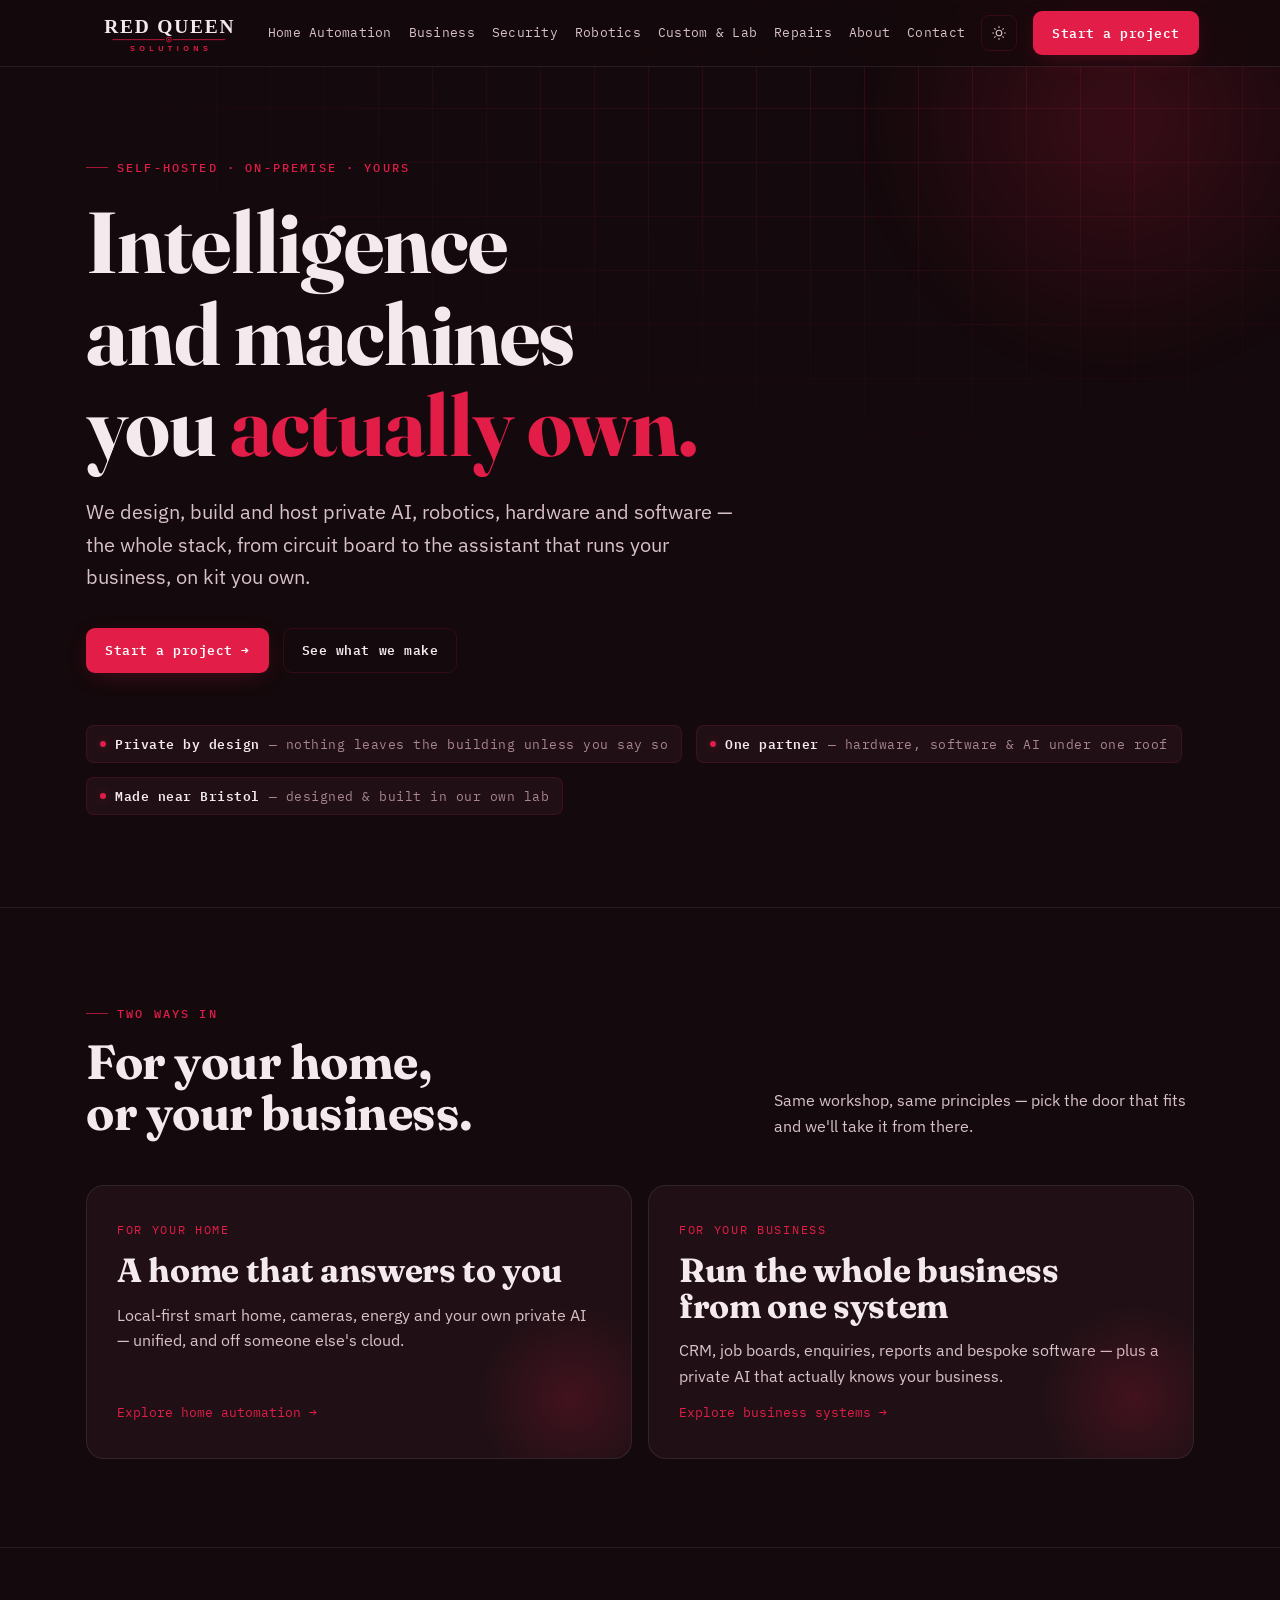
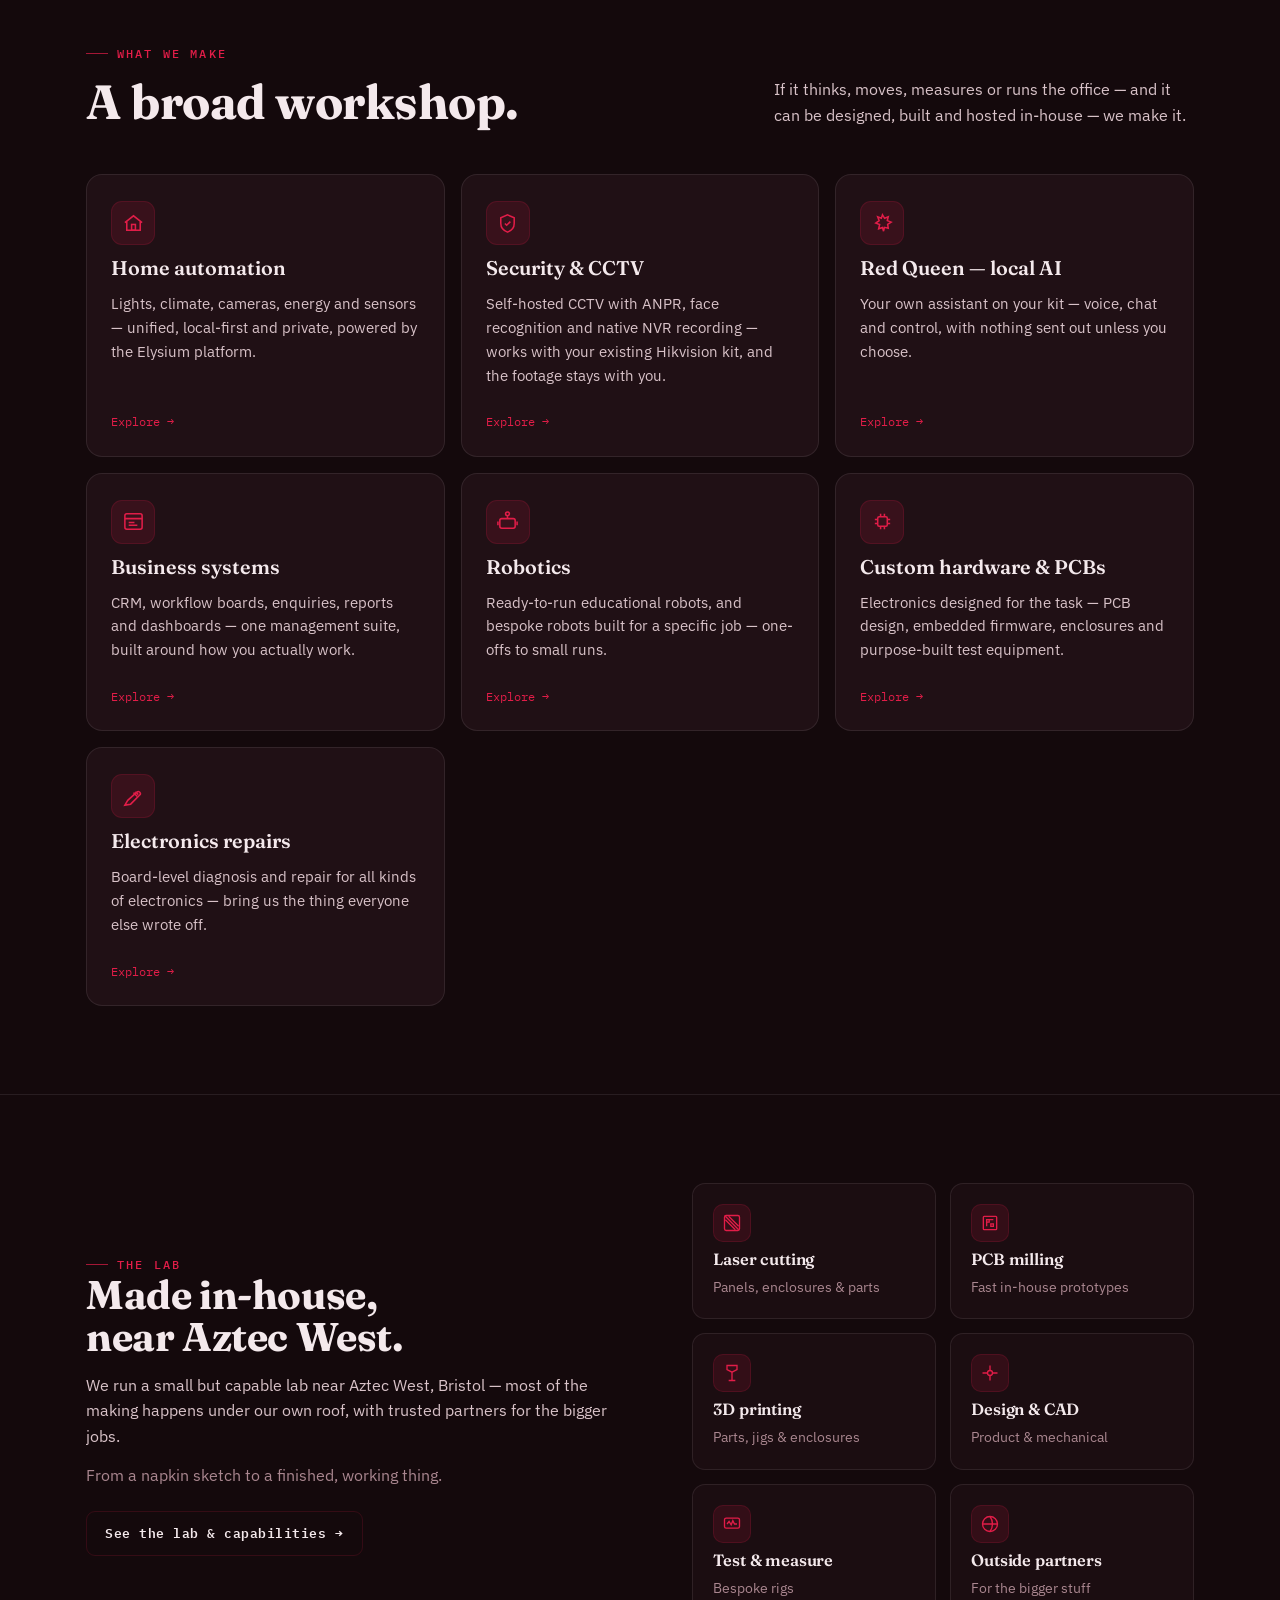
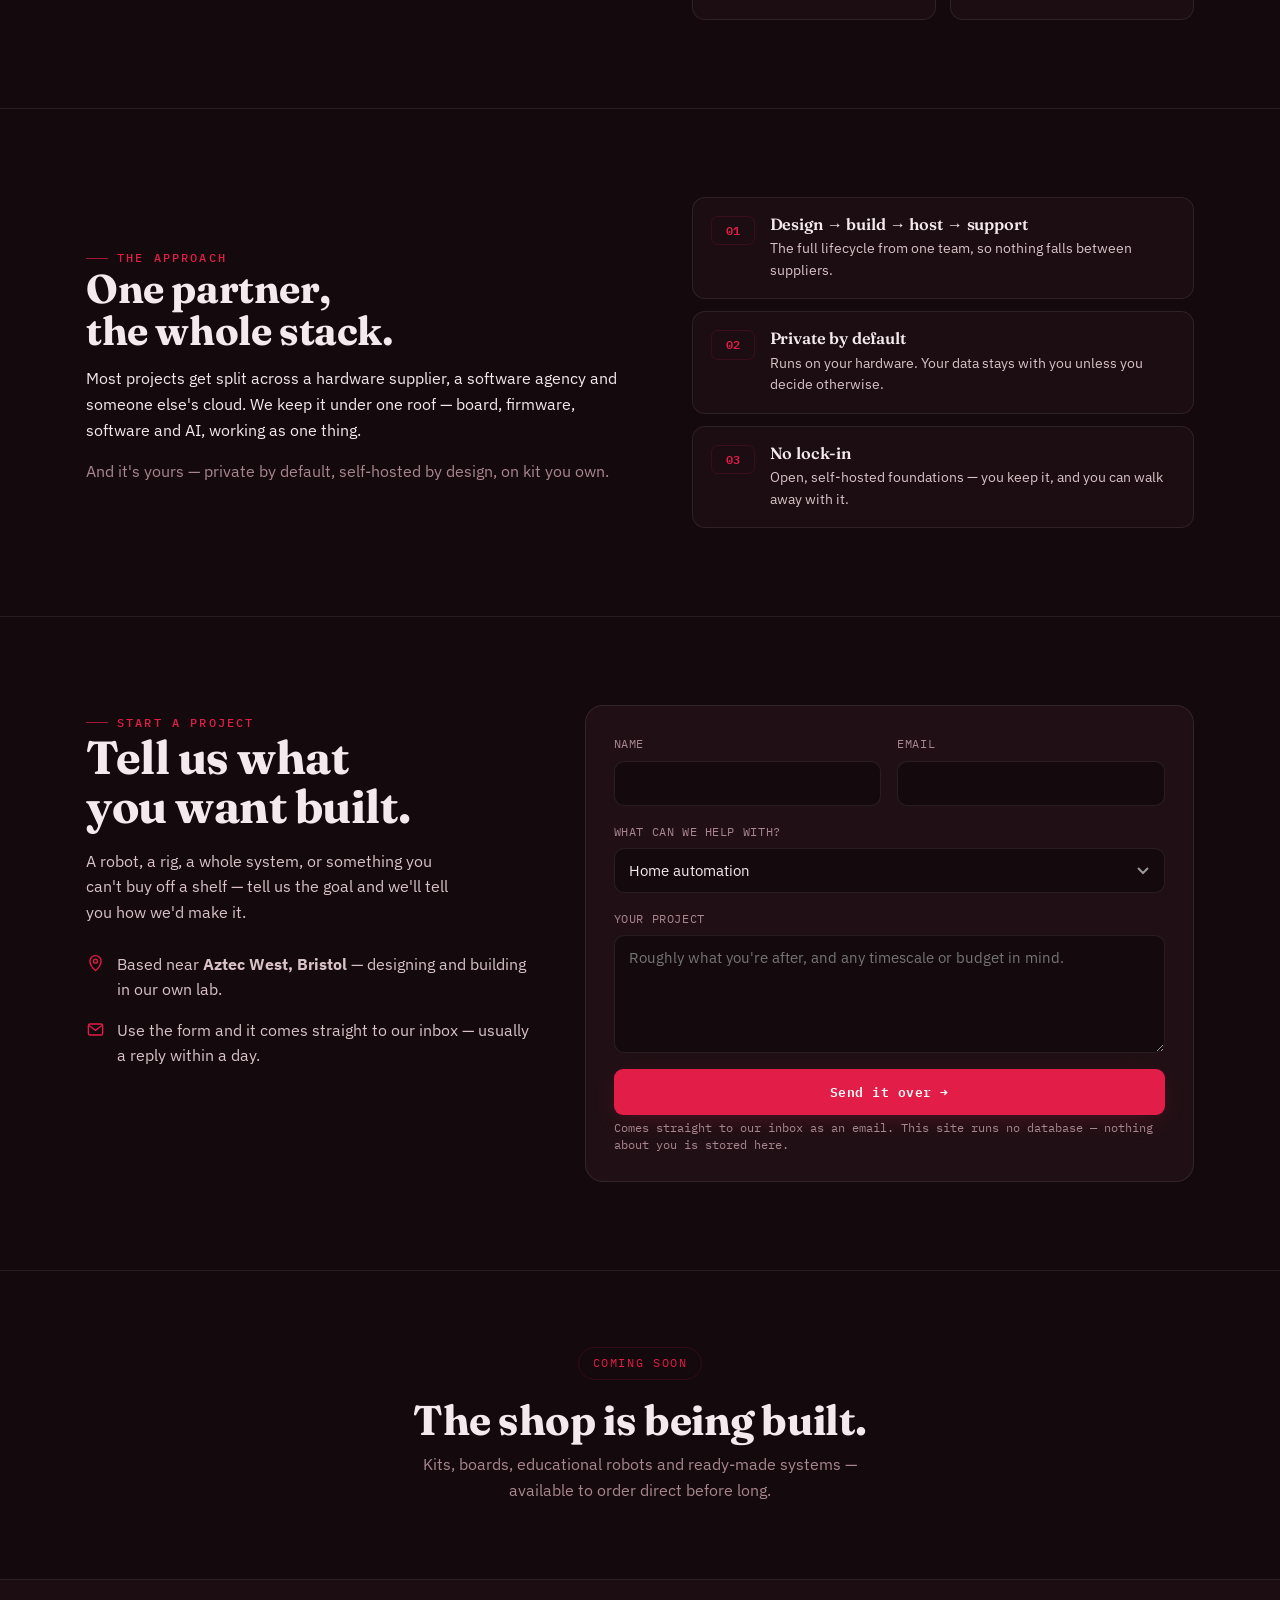
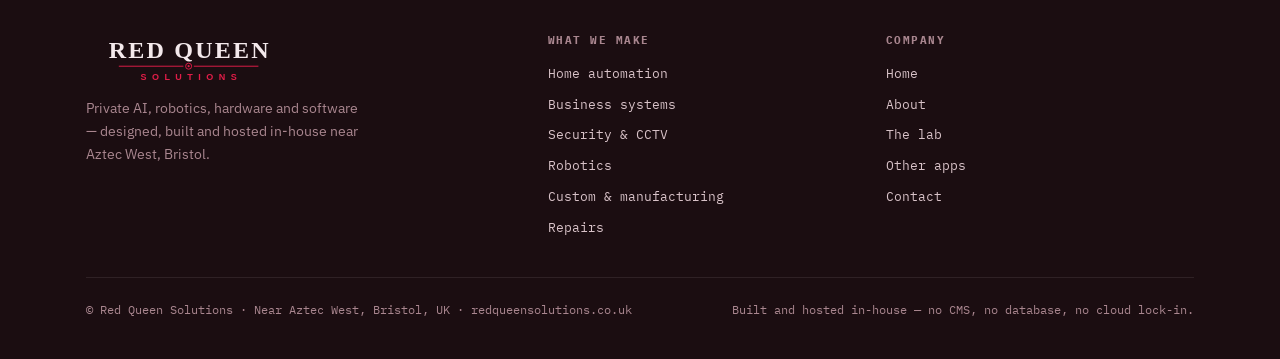
==== commit d06fe1b6: "Remove the word genuinely per client preference Co-Authored-By: Claude Opus 4.8 <noreply@anthropic.c" ====
--- a/index.html
+++ b/index.html
@@ -105,7 +105,7 @@
 <section class="band" id="make">
   <div class="wrap">
     <div class="band-head">
-      <div><span class="eyebrow">What we make</span><h2>A genuinely broad workshop.</h2></div>
+      <div><span class="eyebrow">What we make</span><h2>A broad workshop.</h2></div>
       <p class="lead">If it thinks, moves, measures or runs the office — and it can be designed, built and hosted in-house — we make it.</p>
     </div>
     <div class="grid">
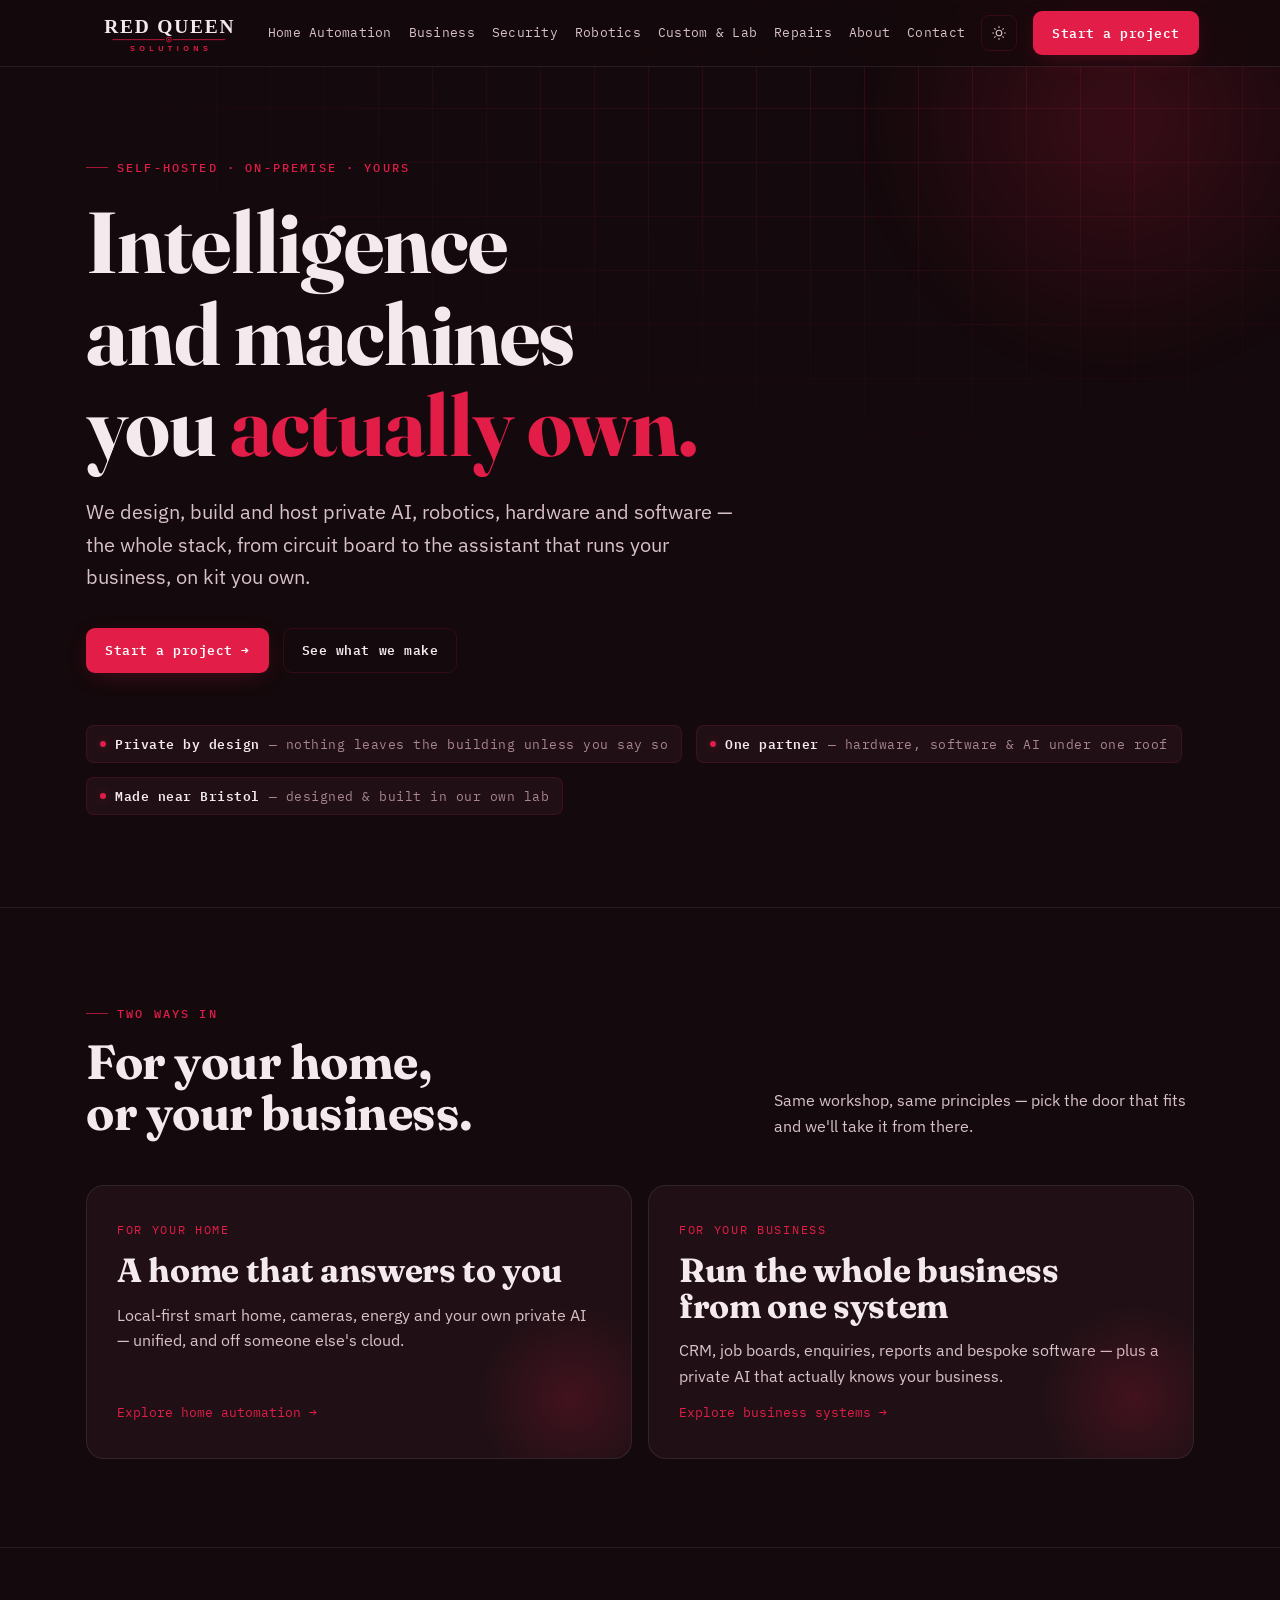
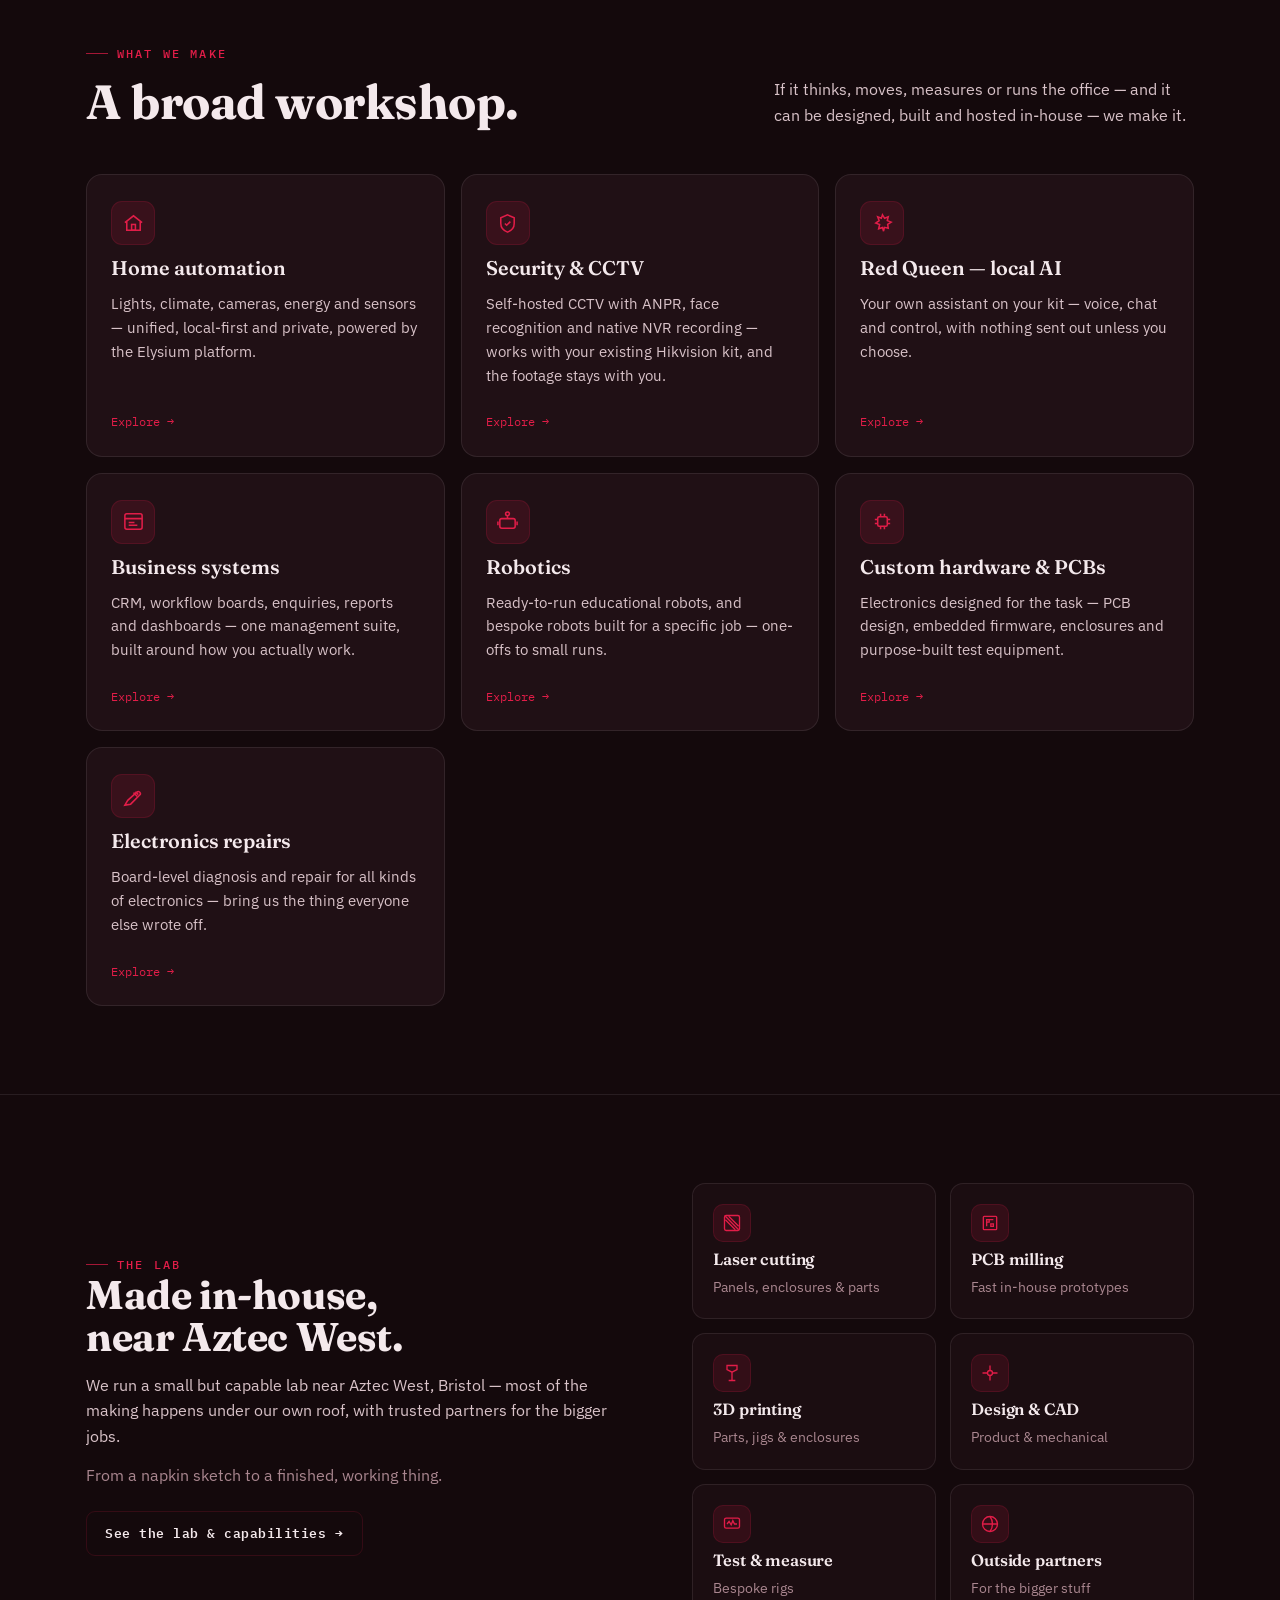
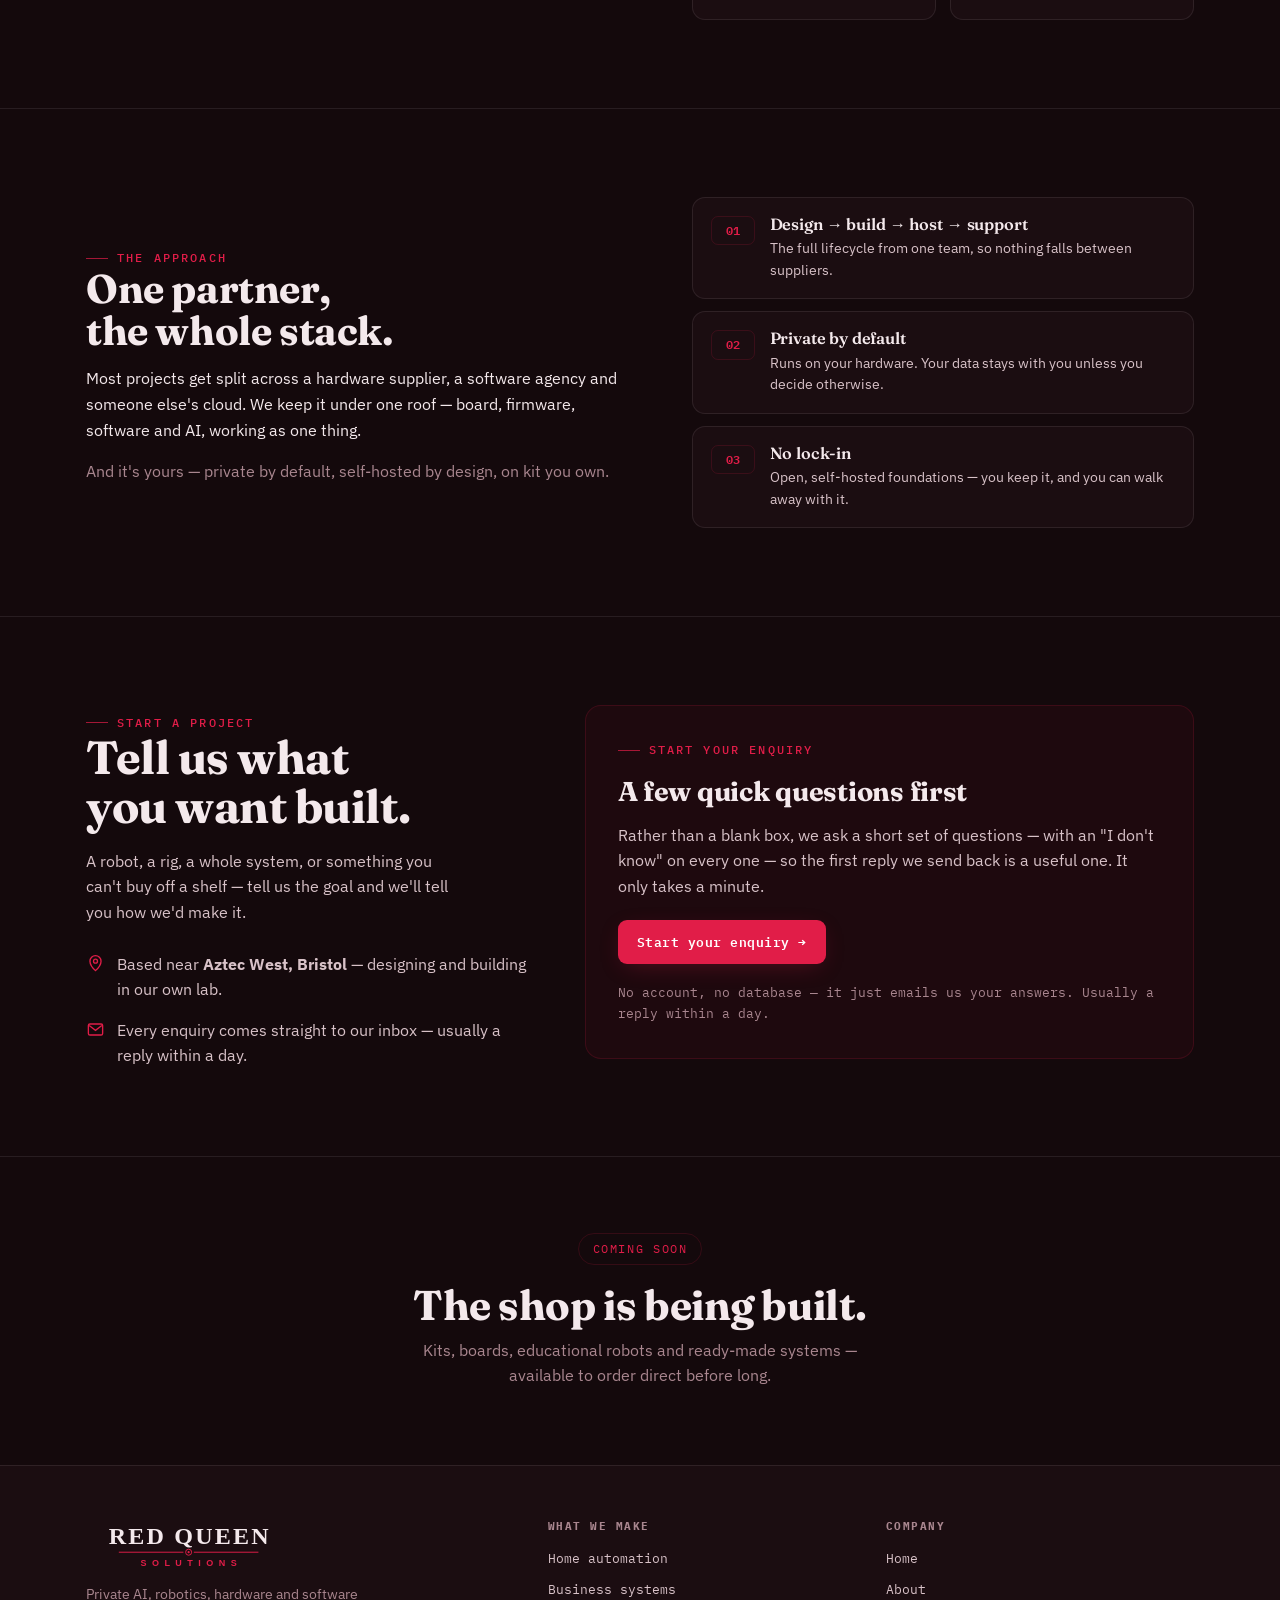
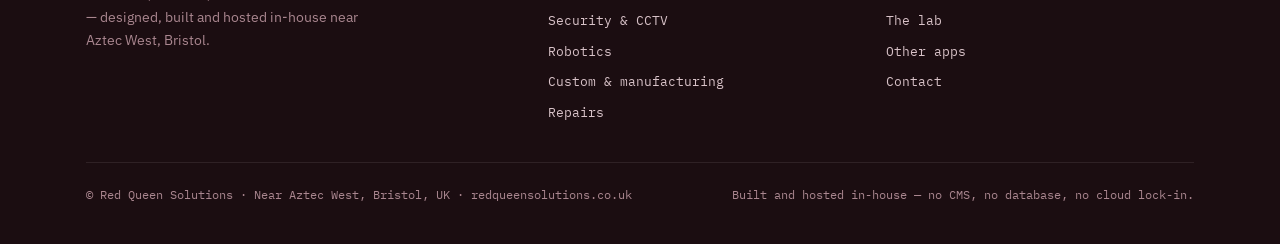
==== commit 24dc7e9b: "Homepage: route contact to the enquiry wizard instead of a quick form Clients answer the qualifying " ====
--- a/index.html
+++ b/index.html
@@ -167,31 +167,16 @@
       <p class="lead">A robot, a rig, a whole system, or something you can't buy off a shelf — tell us the goal and we'll tell you how we'd make it.</p>
       <div class="info-list">
         <div class="row"><svg viewBox="0 0 24 24" fill="none" stroke="currentColor" stroke-width="1.7"><path d="M12 21s7-6.5 7-12A7 7 0 0 0 5 9c0 5.5 7 12 7 12z"/><circle cx="12" cy="9" r="2.5"/></svg><span>Based near <b>Aztec West, Bristol</b> — designing and building in our own lab.</span></div>
-        <div class="row"><svg viewBox="0 0 24 24" fill="none" stroke="currentColor" stroke-width="1.7"><rect x="3" y="5" width="18" height="14" rx="2"/><path d="M4 7l8 6 8-6"/></svg><span>Use the form and it comes straight to our inbox — usually a reply within a day.</span></div>
+        <div class="row"><svg viewBox="0 0 24 24" fill="none" stroke="currentColor" stroke-width="1.7"><rect x="3" y="5" width="18" height="14" rx="2"/><path d="M4 7l8 6 8-6"/></svg><span>Every enquiry comes straight to our inbox — usually a reply within a day.</span></div>
       </div>
     </div>
-    <form id="rqform" method="post" action="https://api.web3forms.com/submit" novalidate>
-      <input type="hidden" name="access_key" value="8ab30ecd-e5c5-420b-b74f-91c9fce0b6bf">
-      <input type="hidden" name="subject" value="New enquiry — redqueensolutions.co.uk">
-      <input type="hidden" name="from_name" value="Red Queen Solutions website">
-      <input type="checkbox" name="botcheck" style="display:none" tabindex="-1" aria-hidden="true">
-      <div style="position:absolute;left:-9999px" aria-hidden="true"><label>Company<input type="text" name="company" tabindex="-1" autocomplete="off"></label></div>
-      <div class="form-row">
-        <div class="field"><label for="name">Name</label><input id="name" name="name" type="text" autocomplete="name" required></div>
-        <div class="field"><label for="email">Email</label><input id="email" name="email" type="email" autocomplete="email" required></div>
-      </div>
-      <div class="field"><label for="interest">What can we help with?</label>
-        <select id="interest" name="interest">
-          <option>Home automation</option><option>Business systems</option><option>Red Queen — local AI</option>
-          <option>Robotics — educational</option><option>Robotics — custom</option><option>Custom hardware / PCB</option>
-          <option>Custom test equipment</option><option>Custom software</option><option>Electronics repair</option><option>Something else</option>
-        </select>
-      </div>
-      <div class="field"><label for="message">Your project</label><textarea id="message" name="message" placeholder="Roughly what you're after, and any timescale or budget in mind." required></textarea></div>
-      <button class="btn btn-primary" type="submit" style="width:100%;justify-content:center">Send it over →</button>
-      <p class="form-note">Comes straight to our inbox as an email. This site runs no database — nothing about you is stored here.</p>
-      <div class="form-ok" id="formok">Thanks — that's on its way. We'll get back to you shortly.</div>
-    </form>
+    <div class="contact-cta">
+      <span class="eyebrow">Start your enquiry</span>
+      <h3>A few quick questions first</h3>
+      <p>Rather than a blank box, we ask a short set of questions — with an "I don't know" on every one — so the first reply we send back is a useful one. It only takes a minute.</p>
+      <a class="btn btn-primary" href="contact.html">Start your enquiry →</a>
+      <p class="form-note">No account, no database — it just emails us your answers. Usually a reply within a day.</p>
+    </div>
   </div>
 </section>
 
--- a/css/style.css
+++ b/css/style.css
@@ -395,3 +395,17 @@
 /* Full-width feature (image removed) — one column, readable line length */
 .feature.solo{grid-template-columns:1fr}
 .feature.solo>div{max-width:900px}
+
+/* Homepage contact CTA — replaces the old quick form, routes to the enquiry wizard */
+.contact-cta{
+  border:1px solid var(--line);
+  border-radius:16px;
+  padding:34px 32px;
+  background:color-mix(in srgb, var(--acc) 5%, transparent);
+  display:flex; flex-direction:column; align-items:flex-start; gap:16px;
+  align-self:start;
+}
+.contact-cta h3{ margin:0; font-size:clamp(1.3rem,2.2vw,1.7rem); line-height:1.15; }
+.contact-cta p{ margin:0; color:var(--ink-2); line-height:1.6; }
+.contact-cta .btn{ margin-top:4px; }
+.contact-cta .form-note{ color:var(--muted); font-size:.82rem; margin-top:2px; }
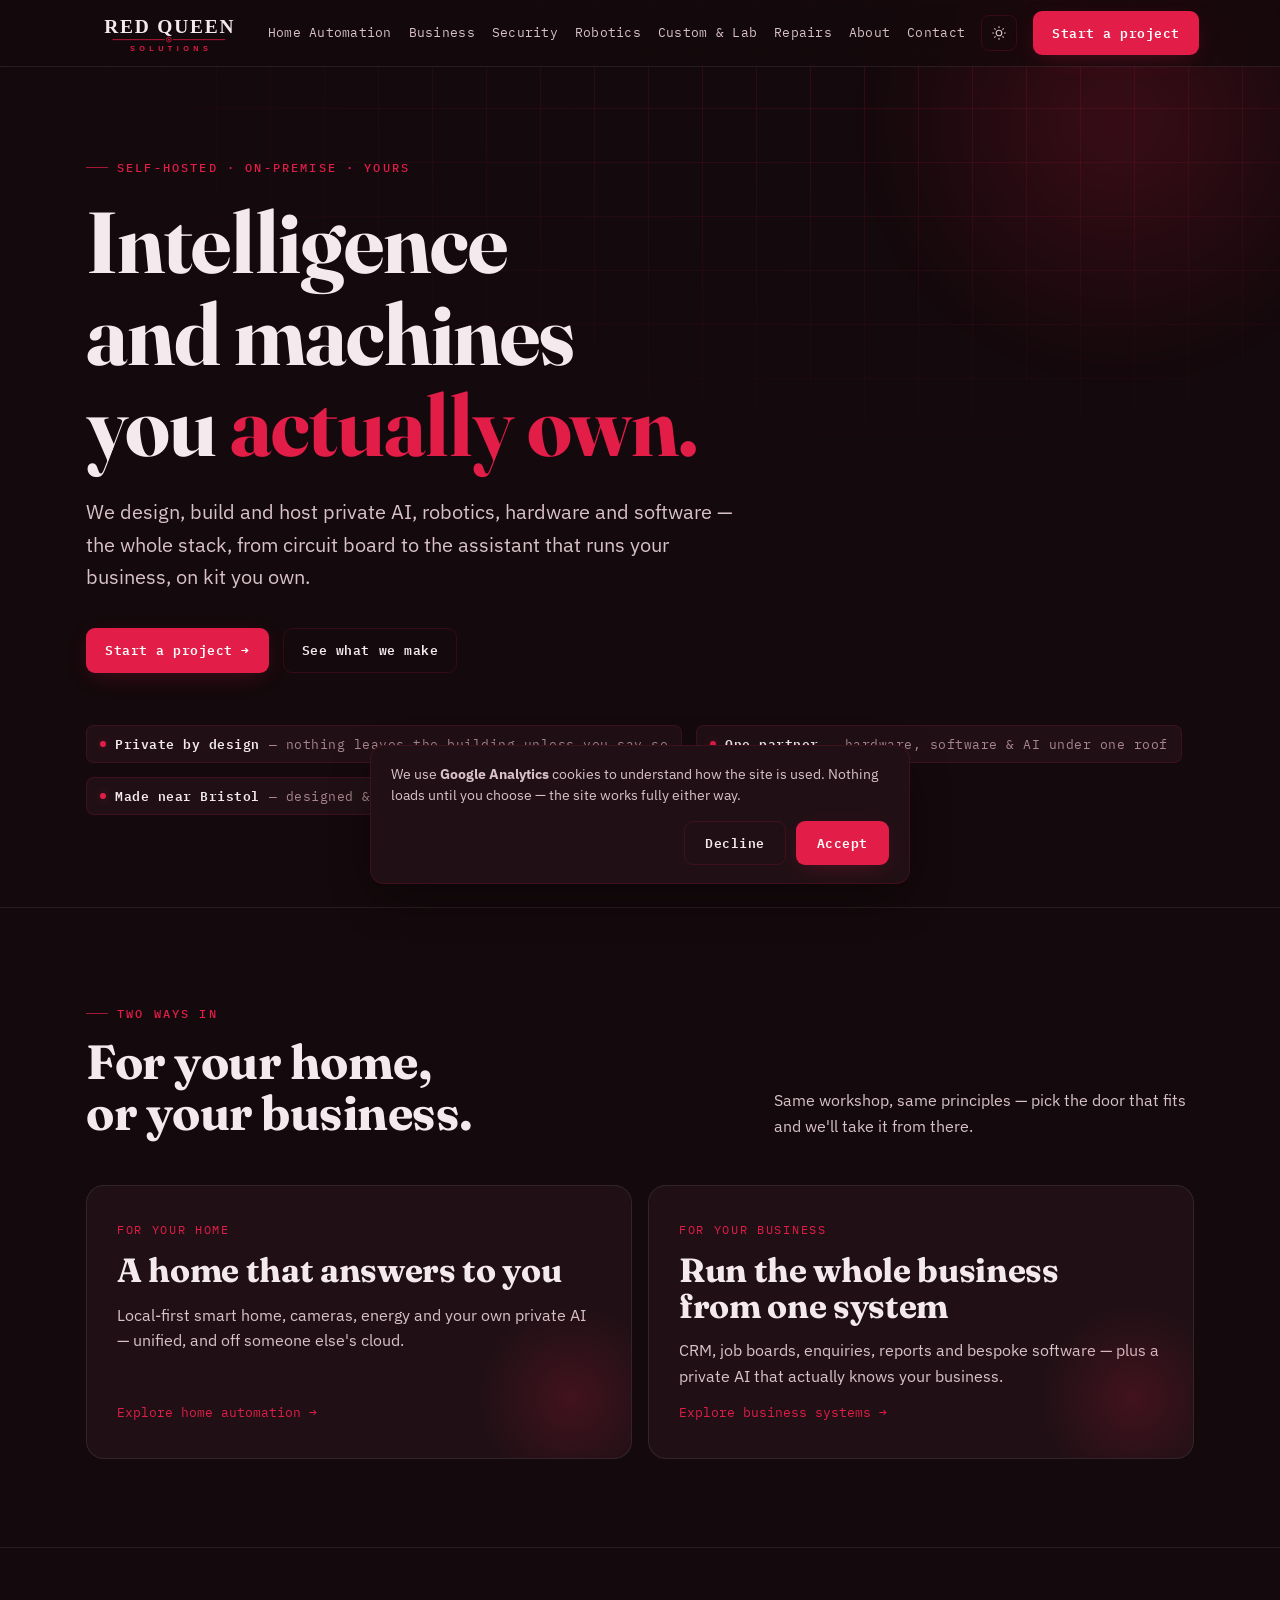
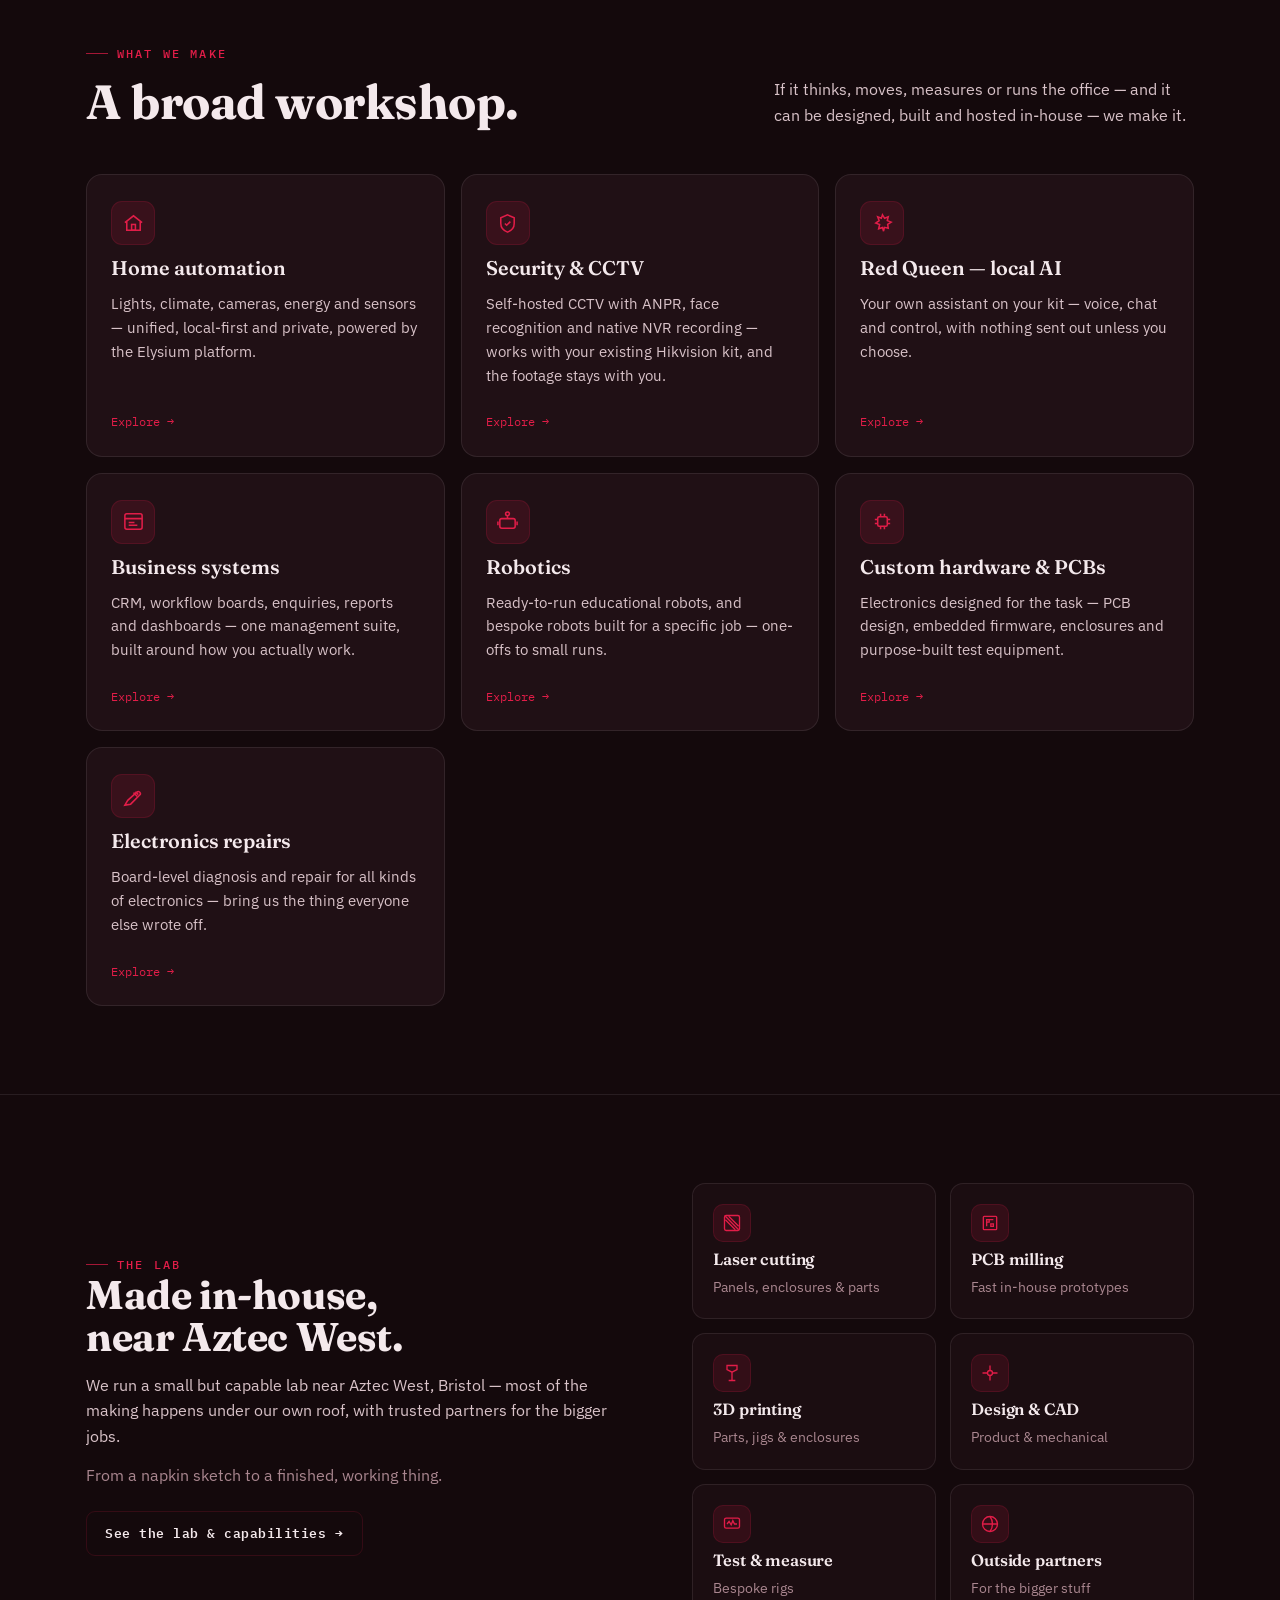
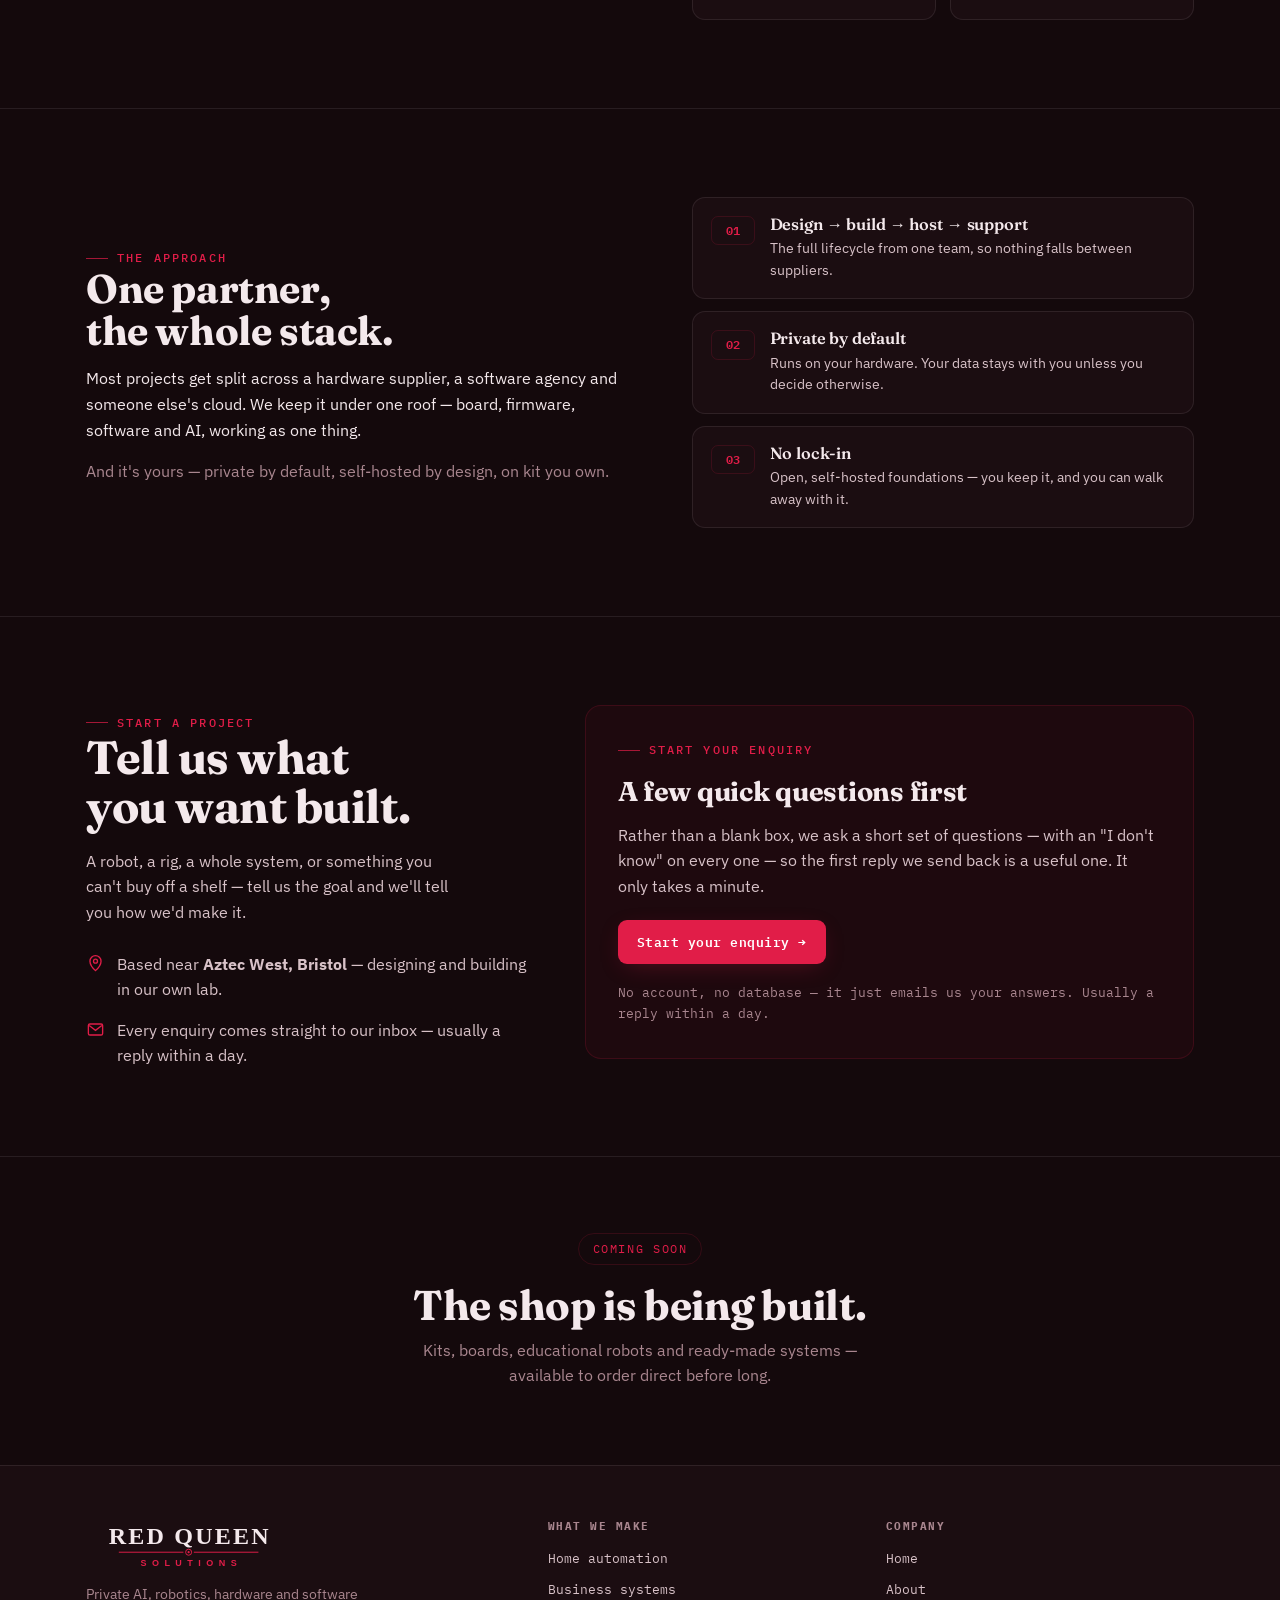
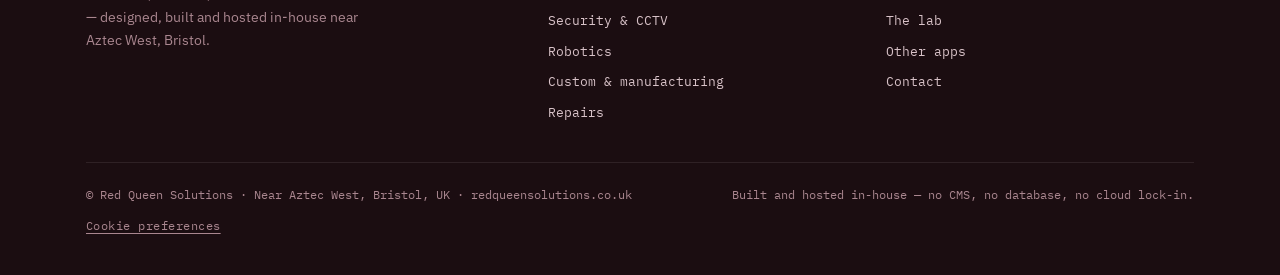
==== commit 100c3947: "Add cookie-consent banner; gate GA4 behind consent (UK PECR/GDPR) Google Analytics now loads only af" ====
--- a/index.html
+++ b/index.html
@@ -21,7 +21,7 @@
 <link rel="preconnect" href="https://fonts.googleapis.com">
 <link rel="preconnect" href="https://fonts.gstatic.com" crossorigin>
 <link rel="stylesheet" href="https://fonts.googleapis.com/css2?family=Fraunces:opsz,wght@9..144,500;9..144,600;9..144,700&family=IBM+Plex+Mono:wght@400;500;600&family=IBM+Plex+Sans:wght@400;500;600;700&display=swap">
-<link rel="stylesheet" href="css/style.css?v=250922b">
+<link rel="stylesheet" href="css/style.css?v=250929a">
 <script type="application/ld+json">{"@context":"https://schema.org","@graph":[{"@type":"ProfessionalService","@id":"https://redqueensolutions.co.uk/#business","name":"Red Queen Solutions","url":"https://redqueensolutions.co.uk/","image":"https://redqueensolutions.co.uk/assets/RedQueenSolutions_colour.png","logo":"https://redqueensolutions.co.uk/assets/RedQueenSolutions_colour.png","description":"Bristol engineering company designing, building and hosting bespoke electronics, PCBs, robotics, private AI and self-hosted servers and software, near Aztec West, Bristol.","areaServed":["Aztec West","Bristol","South West England","United Kingdom"],"address":{"@type":"PostalAddress","addressLocality":"Bristol","addressRegion":"England","addressCountry":"GB"},"knowsAbout":["Electronics engineering","Bespoke electronics design","PCB design","Embedded firmware","Robotics","Home automation","CCTV and security systems","Private AI","Self-hosted servers","Custom business software","Electronics repair"],"slogan":"Intelligence and machines you actually own."},{"@type":"WebSite","@id":"https://redqueensolutions.co.uk/#website","url":"https://redqueensolutions.co.uk/","name":"Red Queen Solutions","inLanguage":"en-GB","publisher":{"@id":"https://redqueensolutions.co.uk/#business"}}]}</script>
 <script>(function(){try{var r=document.documentElement;r.setAttribute('data-accent','crimson');r.setAttribute('data-mode',localStorage.getItem('rq-mode')||'dark');}catch(e){}})();</script>
 </head>
@@ -228,6 +228,6 @@
   </div>
 </footer>
 
-<script src="js/main.js?v=250922b"></script>
+<script src="js/main.js?v=250929a"></script>
 </body>
 </html>
--- a/css/style.css
+++ b/css/style.css
@@ -409,3 +409,17 @@
 .contact-cta p{ margin:0; color:var(--ink-2); line-height:1.6; }
 .contact-cta .btn{ margin-top:4px; }
 .contact-cta .form-note{ color:var(--muted); font-size:.82rem; margin-top:2px; }
+
+/* Cookie consent banner */
+#cookie-consent{position:fixed;left:16px;right:16px;bottom:16px;z-index:3000;max-width:540px;margin-inline:auto;
+  background:var(--surface);border:1px solid var(--line);border-radius:14px;padding:18px 20px;
+  box-shadow:0 16px 48px -14px rgba(0,0,0,.6);display:flex;flex-direction:column;gap:14px;
+  animation:ccIn .3s ease both}
+@keyframes ccIn{from{opacity:0;transform:translateY(14px)}to{opacity:1;transform:none}}
+#cookie-consent p{margin:0;color:var(--ink-2);font-size:14px;line-height:1.55}
+#cookie-consent .cc-btns{display:flex;gap:10px;justify-content:flex-end;flex-wrap:wrap}
+#cookie-consent .btn{padding:10px 20px}
+.foot-cookie{font-family:var(--mono);font-size:inherit;letter-spacing:.04em;color:var(--muted);
+  background:none;border:0;padding:0;cursor:pointer;text-decoration:underline;text-underline-offset:3px}
+.foot-cookie:hover{color:var(--acc)}
+@media (prefers-reduced-motion:reduce){#cookie-consent{animation:none}}
